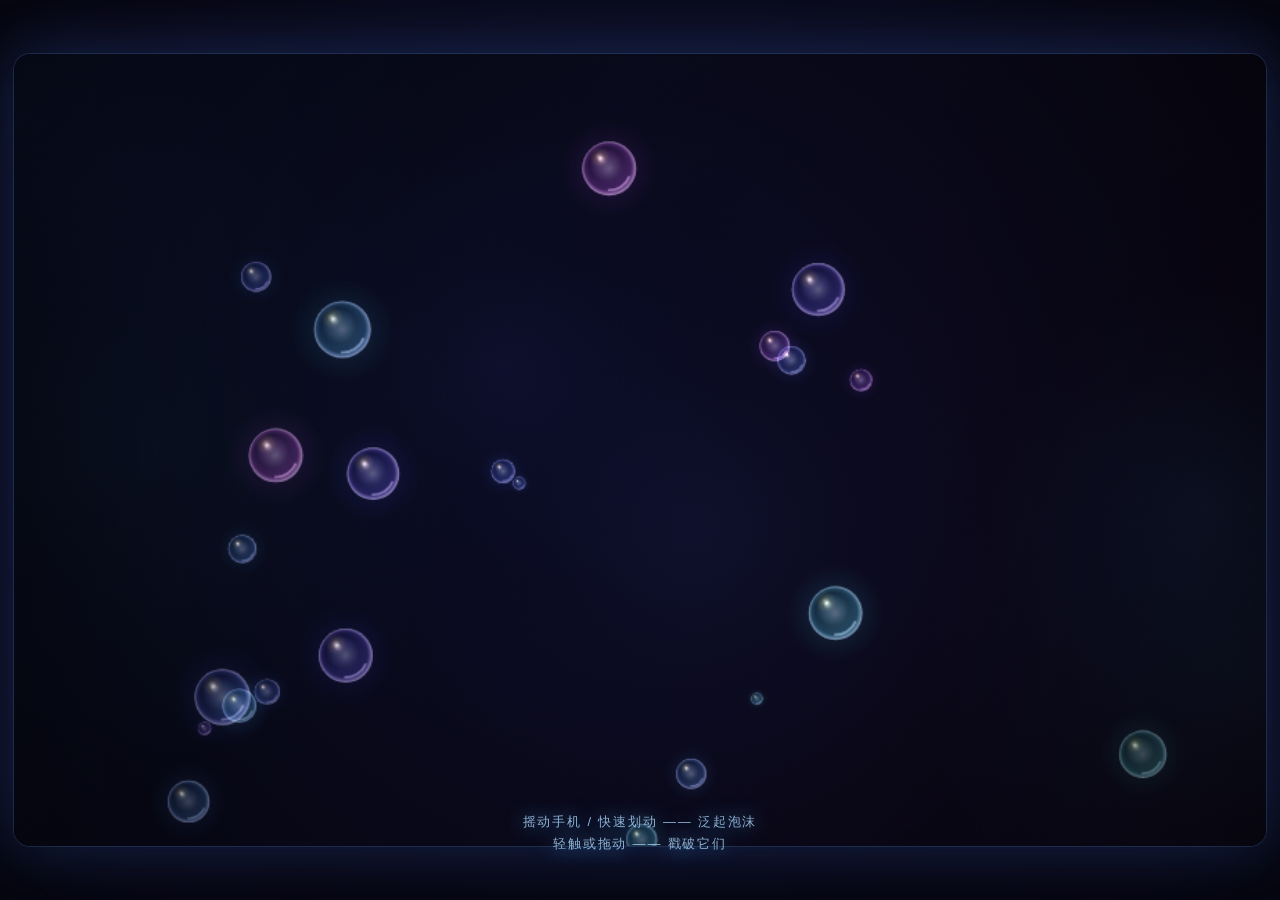
==== index.html @ d952fbac "Add files via upload" ====
<!DOCTYPE html>
<html lang="zh-CN">
<head>
<meta charset="utf-8">
<meta name="viewport" content="width=device-width, initial-scale=1.0, maximum-scale=1.0, user-scalable=no, viewport-fit=cover">
<meta name="theme-color" content="#05060d">
<title>泡沫 · Foam</title>
<style>
  * { margin:0; padding:0; box-sizing:border-box; }
  html, body {
    width:100%; height:100%;
    background: radial-gradient(circle at 50% 40%, #0b1024 0%, #05060d 70%);
    overflow: hidden;
    touch-action: none;
    -webkit-user-select: none; user-select: none;
    -webkit-tap-highlight-color: transparent;
    font-family: -apple-system, BlinkMacSystemFont, "PingFang SC", "Microsoft YaHei", sans-serif;
  }
  #stage {
    position: fixed; inset: 0;
    display: flex; align-items: center; justify-content: center;
  }
  #scene {
    display: block;
    border-radius: 16px;
    background: #06080f;
    box-shadow:
      0 0 0 1px rgba(120,190,255,.14),
      0 0 60px rgba(60,140,255,.22),
      0 0 150px rgba(120,80,255,.14),
      0 30px 80px rgba(0,0,0,.6);
    touch-action: none;
    cursor: crosshair;
  }
  #hint {
    position: fixed; left:50%; bottom: 5%;
    transform: translateX(-50%);
    color: rgba(175,218,255,.8);
    font-size: 13px; line-height: 1.7;
    letter-spacing: .14em;
    text-align: center;
    pointer-events: none;
    transition: opacity 1s ease;
    text-shadow: 0 0 20px rgba(90,180,255,.8);
    white-space: nowrap;
  }
  #hint.hide { opacity: 0; }
</style>
</head>
<body>
<div id="stage"><canvas id="scene"></canvas></div>
<div id="hint">摇动手机 / 快速划动 —— 泛起泡沫<br>轻触或拖动 —— 戳破它们</div>

<script>
(function () {
'use strict';

/* ============================================================
   基础设置  904 × 572
   ============================================================ */
const W = 904, H = 572;
const canvas = document.getElementById('scene');
const ctx = canvas.getContext('2d', { alpha: false });
const DPR = Math.min(window.devicePixelRatio || 1, 2);

canvas.width  = Math.round(W * DPR);
canvas.height = Math.round(H * DPR);
ctx.scale(DPR, DPR);

function fit() {
  const s = Math.min(
    (window.innerWidth  - 28) / W,
    (window.innerHeight - 28) / H
  );
  const scale = Math.max(0.28, Math.min(s, 1.85));
  canvas.style.width  = (W * scale) + 'px';
  canvas.style.height = (H * scale) + 'px';
}
window.addEventListener('resize', fit);
window.addEventListener('orientationchange', () => setTimeout(fit, 200));
fit();

const TAU   = Math.PI * 2;
const clamp = (v, a, b) => v < a ? a : (v > b ? b : v);
const rand  = (a, b) => a + Math.random() * (b - a);

/* ============================================================
   预渲染光点精灵（24 色相），大幅降低每帧渐变开销
   ============================================================ */
const SPRITES = [];
(function buildSprites() {
  const S = 64, STEPS = 24;
  for (let i = 0; i < STEPS; i++) {
    const hue = i * (360 / STEPS);
    const c = document.createElement('canvas');
    c.width = c.height = S;
    const g = c.getContext('2d');
    const grd = g.createRadialGradient(S/2, S/2, 0, S/2, S/2, S/2);
    grd.addColorStop(0.00, `hsla(${hue},100%,95%,1)`);
    grd.addColorStop(0.16, `hsla(${hue},100%,80%,0.72)`);
    grd.addColorStop(0.44, `hsla(${hue},100%,64%,0.24)`);
    grd.addColorStop(1.00, `hsla(${hue},100%,55%,0)`);
    g.fillStyle = grd;
    g.fillRect(0, 0, S, S);
    SPRITES.push(c);
  }
})();
function getSprite(hue) {
  let i = Math.floor(hue / 15) % 24;
  if (i < 0) i += 24;
  return SPRITES[i];
}
function drawSprite(hue, x, y, size, alpha) {
  if (alpha <= 0.004 || size <= 0.4) return;
  ctx.globalAlpha = alpha > 1 ? 1 : alpha;
  ctx.drawImage(getSprite(hue), x - size * 0.5, y - size * 0.5, size, size);
  ctx.globalAlpha = 1;
}

/* ============================================================
   背景 & 氛围光斑
   ============================================================ */
const bgGrad = ctx.createLinearGradient(0, 0, W, H);
bgGrad.addColorStop(0.00, '#070c1c');
bgGrad.addColorStop(0.45, '#0a0a1e');
bgGrad.addColorStop(1.00, '#0d0718');

const vignette = ctx.createRadialGradient(W*0.5, H*0.5, H*0.34, W*0.5, H*0.5, H*1.06);
vignette.addColorStop(0, 'rgba(0,0,0,0)');
vignette.addColorStop(1, 'rgba(0,0,0,0.62)');

const blobs = [];
for (let i = 0; i < 6; i++) {
  blobs.push({
    x: rand(0, W), y: rand(0, H),
    r: rand(150, 330),
    hue: rand(180, 320),
    vx: rand(-9, 9), vy: rand(-9, 9),
    a: rand(0.028, 0.07),
    ph: rand(0, TAU)
  });
}

/* ============================================================
   实体容器
   ============================================================ */
const bubbles   = [];
const particles = [];
const waves     = [];

let tilt       = { x: 0, y: 0 };
let tiltTarget = { x: 0, y: 0 };
let shakeAccum = 0;
let envTimer   = 0;
let elapsed    = 0;

/* ============================================================
   泡沫
   ============================================================ */
class Bubble {
  constructor(x, y, r) {
    this.x = x;
    this.y = y;
    this.r = r * 0.22;      // 初始很小，会“膨”起来
    this.tr = r;            // 目标半径
    this.vx = rand(-70, 70);
    this.vy = rand(-70, 70);
    this.life = 0;
    this.maxLife = rand(5, 13);
    this.hue = rand(175, 300);
    this.phase = rand(0, TAU);
    this.wobble = rand(0.6, 2.0);
    this.spin = rand(-0.6, 0.6);
    this.dead = false;
  }

  update(dt, gx, gy) {
    this.life += dt;
    if (this.life >= this.maxLife) { this.dead = true; return; }

    // 膨胀
    this.r += (this.tr - this.r) * Math.min(1, dt * 3.6);

    // 浮力（向上）
    this.vy -= 26 * dt;

    // 陀螺仪倾向 → 重力
    this.vx += gx * 300 * dt;
    this.vy += gy * 300 * dt;

    // 阻尼
    const damp = Math.exp(-1.15 * dt);
    this.vx *= damp;
    this.vy *= damp;

    // 左右摇曳
    this.x += Math.sin(this.life * 2.3 + this.phase) * this.wobble * 16 * dt;

    this.x += this.vx * dt;
    this.y += this.vy * dt;

    // 边界软化
    const m = 70;
    if (this.x < -m) { this.x = -m; this.vx *= -0.45; }
    if (this.x > W + m) { this.x = W + m; this.vx *= -0.45; }
    if (this.y < -140) { this.dead = true; }
    if (this.y > H + m) { this.y = H + m; this.vy *= -0.45; }
  }

  get alpha() {
    const t = this.life / this.maxLife;
    const fadeIn = Math.min(1, this.life * 3.2);
    let fadeOut = 1;
    if (t > 0.62) {
      const k = (t - 0.62) / 0.38;
      fadeOut = Math.max(0, 1 - k);
      fadeOut *= fadeOut;
    }
    return fadeIn * fadeOut;
  }

  get radius() {
    const t = this.life / this.maxLife;
    return t > 0.62 ? this.r * (1 - (t - 0.62) * 0.55) : this.r;
  }
}

/* ============================================================
   生成 / 戳破
   ============================================================ */
function spawnBubbles(n, ambient) {
  for (let i = 0; i < n; i++) {
    let x, y;
    if (ambient) {
      x = rand(W * 0.05, W * 0.95);
      y = rand(H * 0.55, H + 20);
    } else {
      x = rand(W * 0.04, W * 0.96);
      y = rand(H * 0.10, H * 0.98);
    }
    bubbles.push(new Bubble(x, y, rand(5, 27)));
  }
  if (bubbles.length > 220) bubbles.splice(0, bubbles.length - 220);
}

function burstBubble(b) {
  // 碎片粒子
  const n = clamp(Math.round(6 + b.r * 0.9), 6, 26);
  for (let i = 0; i < n; i++) {
    const a  = Math.random() * TAU;
    const sp = rand(50, 60 + b.r * 7.5);
    particles.push({
      x: b.x + Math.cos(a) * b.r * 0.55,
      y: b.y + Math.sin(a) * b.r * 0.55,
      vx: Math.cos(a) * sp,
      vy: Math.sin(a) * sp - 25,
      r: rand(1.2, 1.2 + b.r * 0.17),
      hue: b.hue + rand(-45, 45),
      life: 0,
      maxLife: rand(0.35, 0.95)
    });
  }
  // 中心闪光
  particles.push({
    x: b.x, y: b.y, vx: 0, vy: 0,
    r: b.r * 0.38, hue: b.hue,
    life: 0, maxLife: 0.28
  });
  // 冲击波
  waves.push({
    x: b.x, y: b.y,
    r0: b.r * 0.55, r1: b.r * 3.4,
    life: 0, maxLife: 0.48,
    hue: b.hue, w: 2.4
  });
}

function popAt(x, y, radius) {
  let hit = 0;
  for (let i = bubbles.length - 1; i >= 0; i--) {
    const b = bubbles[i];
    if (b.dead) continue;
    const d = Math.hypot(b.x - x, b.y - y);
    if (d < radius + b.r * 0.55) {
      burstBubble(b);
      bubbles.splice(i, 1);
      hit++;
    }
  }
  return hit;
}

/* ============================================================
   输入：指针
   ============================================================ */
const pointer = { x: -999, y: -999, down: false, inside: false };
let lastPX = 0, lastPY = 0, lastPT = performance.now();
const hintEl = document.getElementById('hint');
let hintHidden = false;

function hideHint() {
  if (hintHidden) return;
  hintHidden = true;
  hintEl.classList.add('hide');
  setTimeout(() => hintEl.remove(), 1200);
}

function toLocal(cx, cy) {
  const r = canvas.getBoundingClientRect();
  return {
    x: (cx - r.left) / r.width  * W,
    y: (cy - r.top)  / r.height * H
  };
}

canvas.addEventListener('pointerdown', (e) => {
  e.preventDefault();
  hideHint();
  enableMotion();

  try { canvas.setPointerCapture(e.pointerId); } catch (_) {}

  const p = toLocal(e.clientX, e.clientY);
  pointer.down = true;
  pointer.inside = true;
  pointer.x = p.x; pointer.y = p.y;
  lastPX = p.x; lastPY = p.y; lastPT = performance.now();

  popAt(p.x, p.y, 80);
  waves.push({
    x: p.x, y: p.y, r0: 4, r1: 96,
    life: 0, maxLife: 0.34, hue: 196, w: 2
  });
}, { passive: false });

canvas.addEventListener('pointermove', (e) => {
  const p = toLocal(e.clientX, e.clientY);
  const now = performance.now();
  const dtm = Math.max(8, now - lastPT);
  const v = Math.hypot(p.x - lastPX, p.y - lastPY) / dtm * 1000;

  pointer.x = p.x; pointer.y = p.y; pointer.inside = true;

  if (pointer.down) {
    popAt(p.x, p.y, 80);
  } else if (v > 720) {
    shakeAccum = Math.min(150, shakeAccum + Math.min(10, (v - 720) / 230));
    hideHint();
  }

  lastPX = p.x; lastPY = p.y; lastPT = now;
}, { passive: true });

canvas.addEventListener('pointerup',     () => { pointer.down = false; });
canvas.addEventListener('pointercancel', () => { pointer.down = false; });
canvas.addEventListener('pointerleave',  () => { pointer.inside = false; });

/* ============================================================
   输入：陀螺仪 / 加速度计
   ============================================================ */
let motionAttached = false;

function attachMotion() {
  if (motionAttached) return;
  motionAttached = true;
  window.addEventListener('devicemotion', onMotion, { passive: true });
  window.addEventListener('deviceorientation', onOrient, { passive: true });
}

function onMotion(e) {
  const a = e.accelerationIncludingGravity || e.acceleration;
  if (!a || a.x == null) return;
  const mag = Math.sqrt(a.x * a.x + a.y * a.y + a.z * a.z);
  const excess = Math.abs(mag - 9.81);
  if (excess > 2.2) {
    shakeAccum = Math.min(170, shakeAccum + (excess - 2.2) * 1.3);
  }
}

function onOrient(e) {
  if (e.gamma == null && e.beta == null) return;
  const gamma = e.gamma || 0;   // 左右倾斜
  const beta  = e.beta  || 0;   // 前后倾斜
  tiltTarget.x = clamp(gamma / 28, -1, 1);
  tiltTarget.y = clamp((beta - 90) / 45, -1, 1);
}

function enableMotion() {
  const needPerm =
    (typeof DeviceMotionEvent !== 'undefined' &&
     typeof DeviceMotionEvent.requestPermission === 'function') ||
    (typeof DeviceOrientationEvent !== 'undefined' &&
     typeof DeviceOrientationEvent.requestPermission === 'function');

  if (!needPerm) { attachMotion(); return; }

  const req = (Ctor) => (
    typeof Ctor !== 'undefined' && Ctor && typeof Ctor.requestPermission === 'function'
      ? Ctor.requestPermission().catch(() => {})
      : Promise.resolve()
  );

  Promise.all([req(window.DeviceMotionEvent), req(window.DeviceOrientationEvent)])
    .then(() => attachMotion())
    .catch(() => {});
}

// 非 iOS 环境直接挂载
if (!(typeof DeviceMotionEvent !== 'undefined' &&
      typeof DeviceMotionEvent.requestPermission === 'function')) {
  attachMotion();
}

/* ============================================================
   更新
   ============================================================ */
function update(dt) {
  elapsed += dt;

  // 倾斜平滑
  const k = Math.min(1, dt * 4.2);
  tilt.x += (tiltTarget.x - tilt.x) * k;
  tilt.y += (tiltTarget.y - tilt.y) * k;

  // 摇晃 → 泡沫
  const n = Math.min(11, Math.floor(shakeAccum * 0.30));
  if (n > 0) spawnBubbles(n, false);
  shakeAccum *= Math.exp(-5 * dt);
  if (shakeAccum < 0.02) shakeAccum = 0;

  // 环境自生（保持画面不空）
  envTimer -= dt;
  if (envTimer <= 0 && bubbles.length < 85) {
    envTimer = rand(0.55, 1.7);
    spawnBubbles(1, true);
  }

  // 泡沫
  for (let i = bubbles.length - 1; i >= 0; i--) {
    const b = bubbles[i];
    b.update(dt, tilt.x, tilt.y);
    if (b.dead) bubbles.splice(i, 1);
  }

  // 粒子
  for (let i = particles.length - 1; i >= 0; i--) {
    const p = particles[i];
    p.life += dt;
    if (p.life >= p.maxLife) { particles.splice(i, 1); continue; }
    p.vy += 95 * dt;
    const d = Math.exp(-1.6 * dt);
    p.vx *= d; p.vy *= d;
    p.x += p.vx * dt;
    p.y += p.vy * dt;
  }

  // 冲击波
  for (let i = waves.length - 1; i >= 0; i--) {
    const w = waves[i];
    w.life += dt;
    if (w.life >= w.maxLife) waves.splice(i, 1);
  }

  // 氛围光斑
  for (const b of blobs) {
    b.x += b.vx * dt;
    b.y += b.vy * dt;
    if (b.x < -b.r) b.x = W + b.r;
    if (b.x > W + b.r) b.x = -b.r;
    if (b.y < -b.r) b.y = H + b.r;
    if (b.y > H + b.r) b.y = -b.r;
    b.r += Math.sin(elapsed * 0.4 + b.ph) * 8 * dt;
  }
}

/* ============================================================
   绘制
   ============================================================ */
function drawBubble(b) {
  const a = b.alpha;
  if (a < 0.015) return;
  const r = b.radius;
  if (r < 0.7) return;

  const hue = b.hue;
  ctx.save();
  ctx.translate(b.x, b.y);

  // 外发光（精灵图，廉价）
  drawSprite(hue, 0, 0, r * 3.6, a * 0.30);

  // 主体渐变
  const g = ctx.createRadialGradient(-r * 0.32, -r * 0.36, r * 0.03, 0, 0, r);
  g.addColorStop(0.00, `hsla(${hue + 15},100%,98%,${0.42 * a})`);
  g.addColorStop(0.14, `hsla(${hue + 10},100%,86%,${0.10 * a})`);
  g.addColorStop(0.60, `hsla(${hue},95%,60%,${0.045 * a})`);
  g.addColorStop(0.85, `hsla(${hue},100%,72%,${0.17 * a})`);
  g.addColorStop(1.00, `hsla(${hue + 25},100%,92%,${0.58 * a})`);
  ctx.fillStyle = g;
  ctx.beginPath();
  ctx.arc(0, 0, r, 0, TAU);
  ctx.fill();

  // 高光点
  const hx = -r * 0.36, hy = -r * 0.42, hr = r * 0.30;
  drawSprite(45, hx, hy, hr * 2.6, a * 0.55);

  // 底部反光弧
  ctx.strokeStyle = `hsla(${hue + 40},100%,95%,${0.34 * a})`;
  ctx.lineWidth = Math.max(0.5, r * 0.085);
  ctx.beginPath();
  ctx.arc(0, 0, r * 0.80, Math.PI * 0.12, Math.PI * 0.52);
  ctx.stroke();

  ctx.restore();
}

function render() {
  /* --- 背景 --- */
  ctx.globalCompositeOperation = 'source-over';
  ctx.globalAlpha = 1;
  ctx.fillStyle = bgGrad;
  ctx.fillRect(0, 0, W, H);

  /* --- 氛围光斑 --- */
  ctx.globalCompositeOperation = 'lighter';
  for (const b of blobs) {
    const g = ctx.createRadialGradient(b.x, b.y, 0, b.x, b.y, b.r);
    g.addColorStop(0.0, `hsla(${b.hue},90%,62%,${b.a})`);
    g.addColorStop(0.5, `hsla(${b.hue},90%,56%,${b.a * 0.34})`);
    g.addColorStop(1.0, `hsla(${b.hue},90%,50%,0)`);
    ctx.fillStyle = g;
    ctx.fillRect(b.x - b.r, b.y - b.r, b.r * 2, b.r * 2);
  }

  /* --- 泡沫 --- */
  for (const b of bubbles) drawBubble(b);

  /* --- 粒子 --- */
  for (const p of particles) {
    const t = p.life / p.maxLife;
    const a = (1 - t) * (1 - t);
    if (a <= 0.01) continue;
    const size = p.r * 7 * (0.65 + 0.35 * (1 - t));
    drawSprite(p.hue, p.x, p.y, size, a * 0.85);
  }

  /* --- 冲击波 --- */
  for (const w of waves) {
    const t = w.life / w.maxLife;
    const ease = 1 - Math.pow(1 - t, 3);
    const r = w.r0 + (w.r1 - w.r0) * ease;
    const a = (1 - t) * (1 - t);
    ctx.strokeStyle = `hsla(${w.hue},100%,82%,${a * 0.62})`;
    ctx.lineWidth = Math.max(0.5, w.w * (1 - t));
    ctx.beginPath();
    ctx.arc(w.x, w.y, r, 0, TAU);
    ctx.stroke();
  }

  /* --- 指针光环 --- */
  if (pointer.inside && pointer.x > -500) {
    const px = pointer.x, py = pointer.y;
    const rr = 80;
    const pulse = 1 + Math.sin(elapsed * 5) * 0.05;
    const g = ctx.createRadialGradient(px, py, 0, px, py, rr * pulse);
    g.addColorStop(0.0, `rgba(150,225,255,${pointer.down ? 0.16 : 0.07})`);
    g.addColorStop(0.65, `rgba(130,200,255,${pointer.down ? 0.05 : 0.02})`);
    g.addColorStop(1.0, 'rgba(120,190,255,0)');
    ctx.fillStyle = g;
    ctx.beginPath();
    ctx.arc(px, py, rr * pulse, 0, TAU);
    ctx.fill();

    ctx.strokeStyle = `rgba(160,225,255,${pointer.down ? 0.30 : 0.14})`;
    ctx.lineWidth = 1;
    ctx.beginPath();
    ctx.arc(px, py, rr * pulse, 0, TAU);
    ctx.stroke();
  }

  /* --- 暗角 --- */
  ctx.globalCompositeOperation = 'source-over';
  ctx.globalAlpha = 1;
  ctx.fillStyle = vignette;
  ctx.fillRect(0, 0, W, H);
}

/* ============================================================
   主循环
   ============================================================ */
let lastT = performance.now();

function frame(now) {
  requestAnimationFrame(frame);
  let dt = (now - lastT) / 1000;
  lastT = now;
  if (dt > 0.05) dt = 0.05;
  if (dt < 0) dt = 0;

  update(dt);
  render();
}

// 开场先来一点泡沫
spawnBubbles(22, false);
requestAnimationFrame(frame);

})();
</script>
</body>
</html>
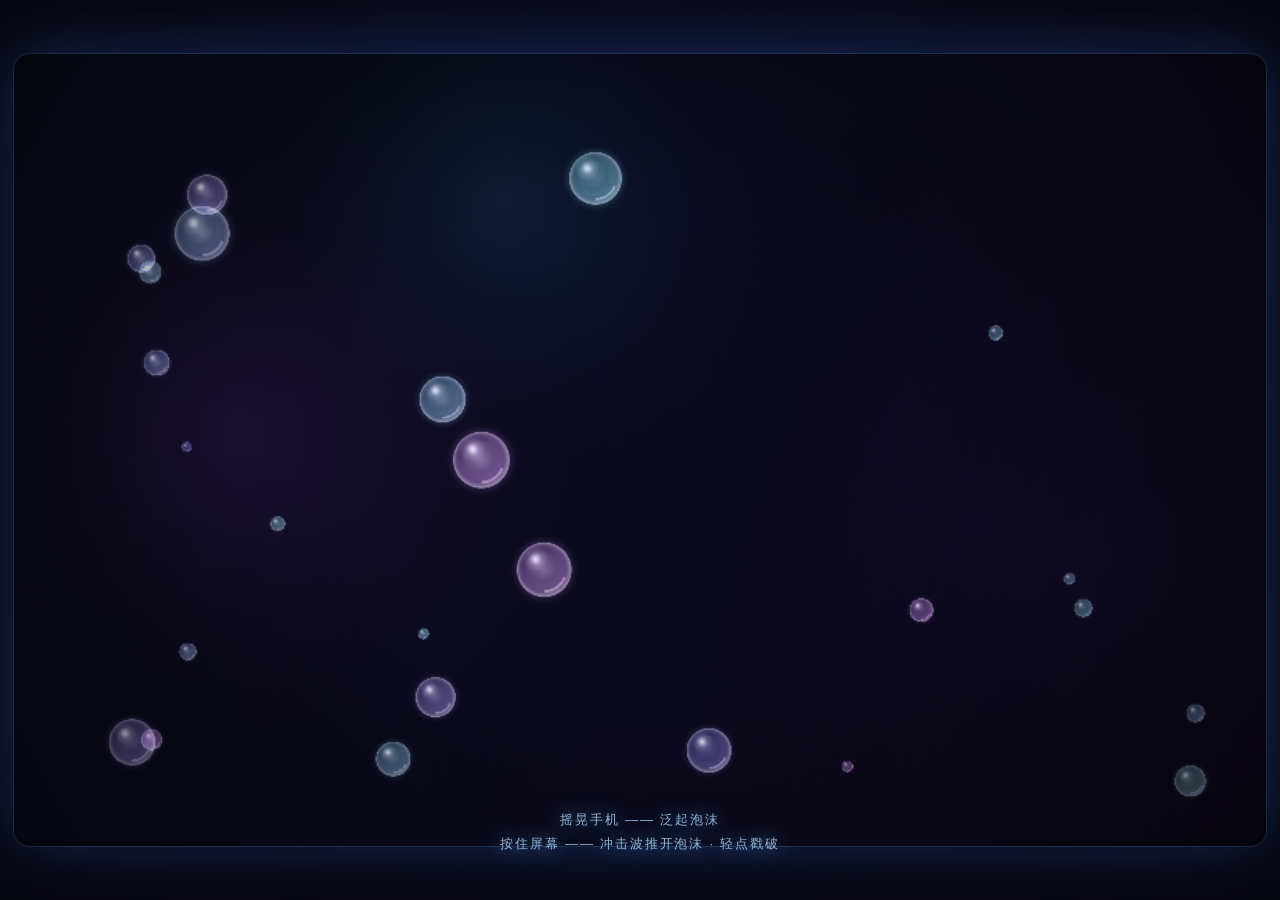
==== commit 63dfa9bf: "Add files via upload" ====
--- a/index.html
+++ b/index.html
@@ -16,10 +16,7 @@
     -webkit-tap-highlight-color: transparent;
     font-family: -apple-system, BlinkMacSystemFont, "PingFang SC", "Microsoft YaHei", sans-serif;
   }
-  #stage {
-    position: fixed; inset: 0;
-    display: flex; align-items: center; justify-content: center;
-  }
+  #stage { position: fixed; inset: 0; display: flex; align-items: center; justify-content: center; }
   #scene {
     display: block;
     border-radius: 16px;
@@ -35,12 +32,12 @@
   #hint {
     position: fixed; left:50%; bottom: 5%;
     transform: translateX(-50%);
-    color: rgba(175,218,255,.8);
-    font-size: 13px; line-height: 1.7;
+    color: rgba(175,218,255,.82);
+    font-size: 13px; line-height: 1.8;
     letter-spacing: .14em;
     text-align: center;
     pointer-events: none;
-    transition: opacity 1s ease;
+    transition: opacity 1.2s ease;
     text-shadow: 0 0 20px rgba(90,180,255,.8);
     white-space: nowrap;
   }
@@ -49,7 +46,7 @@
 </head>
 <body>
 <div id="stage"><canvas id="scene"></canvas></div>
-<div id="hint">摇动手机 / 快速划动 —— 泛起泡沫<br>轻触或拖动 —— 戳破它们</div>
+<div id="hint">摇晃手机 —— 泛起泡沫<br>按住屏幕 —— 冲击波推开泡沫 · 轻点戳破</div>
 
 <script>
 (function () {
@@ -85,29 +82,103 @@
 const rand  = (a, b) => a + Math.random() * (b - a);
 
 /* ============================================================
-   预渲染光点精灵（24 色相），大幅降低每帧渐变开销
-   ============================================================ */
-const SPRITES = [];
+   预渲染精灵
+   ============================================================ */
+const HUE_STEPS = 24;
+const SPRITES        = [];   // 光点（粒子/光晕）
+const BUBBLE_SPRITES = [];   // 气泡贴图
+const R_BUBBLE = 52;                       // 贴图内气泡半径
+const S_BUBBLE = 128;                      // 贴图边长
+const BUBBLE_K = S_BUBBLE / (R_BUBBLE * 2); // 绘制尺寸 = r * 2 * K
+
+let WHITE_SPRITE = null;
+
 (function buildSprites() {
-  const S = 64, STEPS = 24;
-  for (let i = 0; i < STEPS; i++) {
-    const hue = i * (360 / STEPS);
+  for (let i = 0; i < HUE_STEPS; i++) {
+    const hue = i * (360 / HUE_STEPS);
+
+    /* ---- 光点 ---- */
+    {
+      const S = 64;
+      const c = document.createElement('canvas');
+      c.width = c.height = S;
+      const g = c.getContext('2d');
+      const grd = g.createRadialGradient(S/2, S/2, 0, S/2, S/2, S/2);
+      grd.addColorStop(0.00, `hsla(${hue},100%,95%,1)`);
+      grd.addColorStop(0.16, `hsla(${hue},100%,80%,0.72)`);
+      grd.addColorStop(0.44, `hsla(${hue},100%,64%,0.24)`);
+      grd.addColorStop(1.00, `hsla(${hue},100%,55%,0)`);
+      g.fillStyle = grd;
+      g.fillRect(0, 0, S, S);
+      SPRITES.push(c);
+    }
+
+    /* ---- 气泡 ---- */
+    {
+      const c = document.createElement('canvas');
+      c.width = c.height = S_BUBBLE;
+      const g = c.getContext('2d');
+      const cx = S_BUBBLE / 2, cy = S_BUBBLE / 2, R = R_BUBBLE;
+
+      // 外发光
+      const glow = g.createRadialGradient(cx, cy, R * 0.62, cx, cy, S_BUBBLE * 0.5);
+      glow.addColorStop(0, `hsla(${hue},100%,80%,0.26)`);
+      glow.addColorStop(1, `hsla(${hue},100%,70%,0)`);
+      g.fillStyle = glow;
+      g.fillRect(0, 0, S_BUBBLE, S_BUBBLE);
+
+      // 皂膜主体
+      const bg = g.createRadialGradient(cx - R*0.30, cy - R*0.34, R*0.02, cx, cy, R);
+      bg.addColorStop(0.00, `hsla(${hue + 20},100%,99%,0.22)`);
+      bg.addColorStop(0.18, `hsla(${hue + 10},100%,93%,0.07)`);
+      bg.addColorStop(0.58, `hsla(${hue},100%,72%,0.045)`);
+      bg.addColorStop(0.86, `hsla(${hue + 12},100%,90%,0.20)`);
+      bg.addColorStop(1.00, `hsla(${hue + 28},100%,98%,0.52)`);
+      g.fillStyle = bg;
+      g.beginPath(); g.arc(cx, cy, R, 0, TAU); g.fill();
+
+      // 高光
+      const hl = g.createRadialGradient(
+        cx - R*0.32, cy - R*0.40, 0,
+        cx - R*0.32, cy - R*0.40, R*0.48
+      );
+      hl.addColorStop(0.0, 'rgba(255,255,255,0.72)');
+      hl.addColorStop(0.5, 'rgba(255,255,255,0.16)');
+      hl.addColorStop(1.0, 'rgba(255,255,255,0)');
+      g.fillStyle = hl;
+      g.beginPath(); g.arc(cx - R*0.32, cy - R*0.40, R*0.48, 0, TAU); g.fill();
+
+      // 底部反光弧
+      g.strokeStyle = `hsla(${hue + 45},100%,96%,0.38)`;
+      g.lineWidth = R * 0.09;
+      g.beginPath();
+      g.arc(cx, cy, R * 0.79, Math.PI * 0.12, Math.PI * 0.50);
+      g.stroke();
+
+      BUBBLE_SPRITES.push(c);
+    }
+  }
+
+  /* ---- 纯白发光（用于密集区域“发白”） ---- */
+  {
+    const S = 128;
     const c = document.createElement('canvas');
     c.width = c.height = S;
     const g = c.getContext('2d');
     const grd = g.createRadialGradient(S/2, S/2, 0, S/2, S/2, S/2);
-    grd.addColorStop(0.00, `hsla(${hue},100%,95%,1)`);
-    grd.addColorStop(0.16, `hsla(${hue},100%,80%,0.72)`);
-    grd.addColorStop(0.44, `hsla(${hue},100%,64%,0.24)`);
-    grd.addColorStop(1.00, `hsla(${hue},100%,55%,0)`);
+    grd.addColorStop(0.00, 'rgba(255,255,255,0.95)');
+    grd.addColorStop(0.30, 'rgba(255,255,255,0.42)');
+    grd.addColorStop(0.62, 'rgba(225,240,255,0.14)');
+    grd.addColorStop(1.00, 'rgba(200,225,255,0)');
     g.fillStyle = grd;
     g.fillRect(0, 0, S, S);
-    SPRITES.push(c);
+    WHITE_SPRITE = c;
   }
 })();
+
 function getSprite(hue) {
-  let i = Math.floor(hue / 15) % 24;
-  if (i < 0) i += 24;
+  let i = (hue / 15) | 0;
+  i %= HUE_STEPS; if (i < 0) i += HUE_STEPS;
   return SPRITES[i];
 }
 function drawSprite(hue, x, y, size, alpha) {
@@ -142,6 +213,42 @@
 }
 
 /* ============================================================
+   密度网格（大量泡沫 → 发白）
+   ============================================================ */
+const CELL = 56;
+const GW = Math.ceil(W / CELL) + 1;
+const GH = Math.ceil(H / CELL) + 1;
+const densGrid = new Float32Array(GW * GH);
+
+function updateDensity() {
+  densGrid.fill(0);
+  for (let i = 0; i < bubbles.length; i++) {
+    const b = bubbles[i];
+    if (b.dead) continue;
+    const cx = (b.x / CELL) | 0;
+    const cy = (b.y / CELL) | 0;
+    if (cx < 0 || cx >= GW || cy < 0 || cy >= GH) continue;
+    densGrid[cy * GW + cx] += 0.35 + b.r * 0.055;
+  }
+}
+
+function densityAt(x, y) {
+  const cx = clamp((x / CELL) | 0, 0, GW - 1);
+  const cy = clamp((y / CELL) | 0, 0, GH - 1);
+  let s = 0;
+  for (let dy = -1; dy <= 1; dy++) {
+    const ny = cy + dy;
+    if (ny < 0 || ny >= GH) continue;
+    for (let dx = -1; dx <= 1; dx++) {
+      const nx = cx + dx;
+      if (nx < 0 || nx >= GW) continue;
+      s += densGrid[ny * GW + nx];
+    }
+  }
+  return s;
+}
+
+/* ============================================================
    实体容器
    ============================================================ */
 const bubbles   = [];
@@ -150,7 +257,7 @@
 
 let tilt       = { x: 0, y: 0 };
 let tiltTarget = { x: 0, y: 0 };
-let shakeAccum = 0;
+let shakePool  = 0;          // 摇晃能量池
 let envTimer   = 0;
 let elapsed    = 0;
 
@@ -161,58 +268,65 @@
   constructor(x, y, r) {
     this.x = x;
     this.y = y;
-    this.r = r * 0.22;      // 初始很小，会“膨”起来
-    this.tr = r;            // 目标半径
-    this.vx = rand(-70, 70);
-    this.vy = rand(-70, 70);
+    this.r = r * 0.22;                 // 初始小 → 逐渐膨胀
+    this.tr = r;                       // 目标半径
+    this.vx = rand(-60, 60);
+    this.vy = rand(-60, 60);
     this.life = 0;
-    this.maxLife = rand(5, 13);
-    this.hue = rand(175, 300);
+
+    // 小泡泡寿命短，容易破
+    this.maxLife = clamp(1.6 + r * 0.68, 2.2, 17) * rand(0.72, 1.28);
+
+    this.hue = rand(178, 300);
     this.phase = rand(0, TAU);
     this.wobble = rand(0.6, 2.0);
-    this.spin = rand(-0.6, 0.6);
     this.dead = false;
+    this.dieNatural = false;
   }
 
   update(dt, gx, gy) {
     this.life += dt;
-    if (this.life >= this.maxLife) { this.dead = true; return; }
+    if (this.life >= this.maxLife) {
+      this.dead = true;
+      this.dieNatural = true;
+      return;
+    }
 
     // 膨胀
     this.r += (this.tr - this.r) * Math.min(1, dt * 3.6);
 
-    // 浮力（向上）
-    this.vy -= 26 * dt;
-
-    // 陀螺仪倾向 → 重力
+    // 浮力
+    this.vy -= 24 * dt;
+
+    // 陀螺仪重力
     this.vx += gx * 300 * dt;
     this.vy += gy * 300 * dt;
 
+    // 摇曳
+    this.x += Math.sin(this.life * 2.3 + this.phase) * this.wobble * 15 * dt;
+
     // 阻尼
-    const damp = Math.exp(-1.15 * dt);
+    const damp = Math.exp(-1.05 * dt);
     this.vx *= damp;
     this.vy *= damp;
 
-    // 左右摇曳
-    this.x += Math.sin(this.life * 2.3 + this.phase) * this.wobble * 16 * dt;
-
     this.x += this.vx * dt;
     this.y += this.vy * dt;
 
-    // 边界软化
-    const m = 70;
-    if (this.x < -m) { this.x = -m; this.vx *= -0.45; }
-    if (this.x > W + m) { this.x = W + m; this.vx *= -0.45; }
-    if (this.y < -140) { this.dead = true; }
-    if (this.y > H + m) { this.y = H + m; this.vy *= -0.45; }
+    /* --- 边界：绝不逾越 --- */
+    const pad = this.r * 0.9;
+    if (this.x < pad)            { this.x = pad;            this.vx = Math.abs(this.vx) * 0.45; }
+    if (this.x > W - pad)        { this.x = W - pad;        this.vx = -Math.abs(this.vx) * 0.45; }
+    if (this.y < pad)            { this.y = pad;            this.vy = Math.abs(this.vy) * 0.45; }
+    if (this.y > H - pad)        { this.y = H - pad;        this.vy = -Math.abs(this.vy) * 0.45; }
   }
 
   get alpha() {
     const t = this.life / this.maxLife;
-    const fadeIn = Math.min(1, this.life * 3.2);
+    const fadeIn = Math.min(1, this.life * 3.4);
     let fadeOut = 1;
-    if (t > 0.62) {
-      const k = (t - 0.62) / 0.38;
+    if (t > 0.60) {
+      const k = (t - 0.60) / 0.40;
       fadeOut = Math.max(0, 1 - k);
       fadeOut *= fadeOut;
     }
@@ -221,68 +335,72 @@
 
   get radius() {
     const t = this.life / this.maxLife;
-    return t > 0.62 ? this.r * (1 - (t - 0.62) * 0.55) : this.r;
-  }
-}
-
-/* ============================================================
-   生成 / 戳破
+    return t > 0.60 ? this.r * (1 - (t - 0.60) * 0.50) : this.r;
+  }
+}
+
+/* ============================================================
+   生成 / 破裂
    ============================================================ */
 function spawnBubbles(n, ambient) {
   for (let i = 0; i < n; i++) {
-    let x, y;
+    let x, y, r;
     if (ambient) {
+      x = rand(W * 0.06, W * 0.94);
+      y = H - rand(12, 70);
+      r = rand(5, 15);
+    } else {
       x = rand(W * 0.05, W * 0.95);
-      y = rand(H * 0.55, H + 20);
-    } else {
-      x = rand(W * 0.04, W * 0.96);
-      y = rand(H * 0.10, H * 0.98);
-    }
-    bubbles.push(new Bubble(x, y, rand(5, 27)));
-  }
-  if (bubbles.length > 220) bubbles.splice(0, bubbles.length - 220);
-}
-
-function burstBubble(b) {
-  // 碎片粒子
-  const n = clamp(Math.round(6 + b.r * 0.9), 6, 26);
+      y = rand(H * 0.15, H * 0.95);
+      r = rand(4, 26);
+    }
+    bubbles.push(new Bubble(x, y, r));
+  }
+  if (bubbles.length > 240) bubbles.splice(0, bubbles.length - 240);
+}
+
+function burstBubble(b, scale) {
+  scale = scale || 1;
+
+  const n = clamp(Math.round((5 + b.r * 0.85) * scale), 3, 24);
   for (let i = 0; i < n; i++) {
     const a  = Math.random() * TAU;
-    const sp = rand(50, 60 + b.r * 7.5);
+    const sp = rand(45, 50 + b.r * 7.5);
     particles.push({
-      x: b.x + Math.cos(a) * b.r * 0.55,
-      y: b.y + Math.sin(a) * b.r * 0.55,
+      x: b.x + Math.cos(a) * b.r * 0.5,
+      y: b.y + Math.sin(a) * b.r * 0.5,
       vx: Math.cos(a) * sp,
-      vy: Math.sin(a) * sp - 25,
-      r: rand(1.2, 1.2 + b.r * 0.17),
+      vy: Math.sin(a) * sp - 22,
+      r: rand(1.0, 1.0 + b.r * 0.16),
       hue: b.hue + rand(-45, 45),
       life: 0,
-      maxLife: rand(0.35, 0.95)
+      maxLife: rand(0.32, 0.9)
     });
   }
-  // 中心闪光
+
   particles.push({
     x: b.x, y: b.y, vx: 0, vy: 0,
-    r: b.r * 0.38, hue: b.hue,
-    life: 0, maxLife: 0.28
+    r: b.r * 0.36, hue: b.hue,
+    life: 0, maxLife: 0.26
   });
-  // 冲击波
+
   waves.push({
     x: b.x, y: b.y,
-    r0: b.r * 0.55, r1: b.r * 3.4,
-    life: 0, maxLife: 0.48,
-    hue: b.hue, w: 2.4
+    r0: b.r * 0.5, r1: b.r * (3.0 + scale * 0.8),
+    life: 0, maxLife: 0.44 * (0.8 + scale * 0.4),
+    hue: b.hue, w: 2.2 * scale
   });
 }
 
+/* 戳破手指附近的泡泡 */
 function popAt(x, y, radius) {
   let hit = 0;
   for (let i = bubbles.length - 1; i >= 0; i--) {
     const b = bubbles[i];
     if (b.dead) continue;
     const d = Math.hypot(b.x - x, b.y - y);
-    if (d < radius + b.r * 0.55) {
-      burstBubble(b);
+    if (d < radius + b.r * 0.35) {
+      burstBubble(b, 1);
       bubbles.splice(i, 1);
       hit++;
     }
@@ -290,19 +408,42 @@
   return hit;
 }
 
+/* 冲击波：推开周围泡泡 */
+function shockwave(x, y, radius, power) {
+  for (let i = 0; i < bubbles.length; i++) {
+    const b = bubbles[i];
+    if (b.dead) continue;
+    const dx = b.x - x, dy = b.y - y;
+    const d2 = dx*dx + dy*dy;
+    if (d2 > radius * radius) continue;
+    const d = Math.sqrt(d2);
+    if (d < 0.6) {
+      // 正中心：随机方向弹开
+      const a = Math.random() * TAU;
+      b.vx += Math.cos(a) * power;
+      b.vy += Math.sin(a) * power;
+      continue;
+    }
+    const f = 1 - d / radius;
+    const imp = power * f * f;
+    b.vx += (dx / d) * imp;
+    b.vy += (dy / d) * imp;
+  }
+}
+
 /* ============================================================
    输入：指针
    ============================================================ */
 const pointer = { x: -999, y: -999, down: false, inside: false };
-let lastPX = 0, lastPY = 0, lastPT = performance.now();
+let lastPX = 0, lastPY = 0, lastPT = 0;
+
 const hintEl = document.getElementById('hint');
 let hintHidden = false;
-
 function hideHint() {
   if (hintHidden) return;
   hintHidden = true;
   hintEl.classList.add('hide');
-  setTimeout(() => hintEl.remove(), 1200);
+  setTimeout(() => { if (hintEl.parentNode) hintEl.remove(); }, 1400);
 }
 
 function toLocal(cx, cy) {
@@ -326,29 +467,36 @@
   pointer.x = p.x; pointer.y = p.y;
   lastPX = p.x; lastPY = p.y; lastPT = performance.now();
 
-  popAt(p.x, p.y, 80);
+  // 1) 指尖正下方戳破
+  popAt(p.x, p.y, 34);
+
+  // 2) 冲击波推开周围
+  shockwave(p.x, p.y, 200, 760);
   waves.push({
-    x: p.x, y: p.y, r0: 4, r1: 96,
-    life: 0, maxLife: 0.34, hue: 196, w: 2
+    x: p.x, y: p.y,
+    r0: 6, r1: 230,
+    life: 0, maxLife: 0.55,
+    hue: 200, w: 3.0
   });
+  waves.push({
+    x: p.x, y: p.y,
+    r0: 2, r1: 120,
+    life: 0, maxLife: 0.35,
+    hue: 210, w: 2.0
+  });
+
 }, { passive: false });
 
 canvas.addEventListener('pointermove', (e) => {
   const p = toLocal(e.clientX, e.clientY);
-  const now = performance.now();
-  const dtm = Math.max(8, now - lastPT);
-  const v = Math.hypot(p.x - lastPX, p.y - lastPY) / dtm * 1000;
-
   pointer.x = p.x; pointer.y = p.y; pointer.inside = true;
 
   if (pointer.down) {
-    popAt(p.x, p.y, 80);
-  } else if (v > 720) {
-    shakeAccum = Math.min(150, shakeAccum + Math.min(10, (v - 720) / 230));
-    hideHint();
-  }
-
-  lastPX = p.x; lastPY = p.y; lastPT = now;
+    const moved = Math.hypot(p.x - lastPX, p.y - lastPY);
+    if (moved > 2.5) popAt(p.x, p.y, 40);
+  }
+
+  lastPX = p.x; lastPY = p.y; lastPT = performance.now();
 }, { passive: true });
 
 canvas.addEventListener('pointerup',     () => { pointer.down = false; });
@@ -356,9 +504,11 @@
 canvas.addEventListener('pointerleave',  () => { pointer.inside = false; });
 
 /* ============================================================
-   输入：陀螺仪 / 加速度计
+   输入：陀螺仪 / 运动（只负责摇晃，不理会手指滑动）
    ============================================================ */
 let motionAttached = false;
+let lastG = null;
+let lastMotionT = 0;
 
 function attachMotion() {
   if (motionAttached) return;
@@ -368,21 +518,71 @@
 }
 
 function onMotion(e) {
-  const a = e.accelerationIncludingGravity || e.acceleration;
-  if (!a || a.x == null) return;
-  const mag = Math.sqrt(a.x * a.x + a.y * a.y + a.z * a.z);
-  const excess = Math.abs(mag - 9.81);
-  if (excess > 2.2) {
-    shakeAccum = Math.min(170, shakeAccum + (excess - 2.2) * 1.3);
-  }
-}
+  const now = performance.now();
+  const dt  = Math.max(0.008, (now - lastMotionT) / 1000);
+  lastMotionT = now;
+
+  let intensity = 0;
+
+  // 优先使用不含重力的线性加速度
+  const a = e.acceleration;
+  const useLinear = a && (a.x !== null || a.y !== null || a.z !== null) &&
+                    (Math.abs(a.x || 0) + Math.abs(a.y || 0) + Math.abs(a.z || 0)) > 0.001;
+
+  if (useLinear) {
+    intensity = Math.hypot(a.x || 0, a.y || 0, a.z || 0);
+  } else {
+    // 退化：用重力向量差分，抵消重力常量影响
+    const g = e.accelerationIncludingGravity;
+    if (!g || g.x === null) return;
+    if (lastG) {
+      const dx = g.x - lastG.x, dy = g.y - lastG.y, dz = g.z - lastG.z;
+      intensity = Math.hypot(dx, dy, dz) / dt * 0.32;
+    }
+    lastG = { x: g.x, y: g.y, z: g.z };
+  }
+
+  // 阈值 + 能量注入
+  const over = intensity - 3.0;
+  if (over > 0) {
+    shakePool = Math.min(34, shakePool + over * 0.10);
+  }
+}
+
+/* 倾斜（陀螺仪倾向） */
+let orientBase = null;
 
 function onOrient(e) {
   if (e.gamma == null && e.beta == null) return;
-  const gamma = e.gamma || 0;   // 左右倾斜
-  const beta  = e.beta  || 0;   // 前后倾斜
-  tiltTarget.x = clamp(gamma / 28, -1, 1);
-  tiltTarget.y = clamp((beta - 90) / 45, -1, 1);
+
+  const gamma = e.gamma || 0;   // 左右
+  const beta  = e.beta  || 0;   // 前后
+
+  if (!orientBase) orientBase = { gamma, beta };
+
+  // 极缓慢基线自适应，抵消长时间漂移
+  orientBase.gamma += (gamma - orientBase.gamma) * 0.0005;
+  orientBase.beta  += (beta  - orientBase.beta ) * 0.0005;
+
+  const dg = gamma - orientBase.gamma;
+  const db = beta  - orientBase.beta;
+
+  // 屏幕方向补偿
+  let ang = 0;
+  if (screen.orientation && typeof screen.orientation.angle === 'number') {
+    ang = screen.orientation.angle;
+  } else if (typeof window.orientation === 'number') {
+    ang = window.orientation;
+  }
+
+  let tx, ty;
+  if (ang === 90)                        { tx =  db; ty = -dg; }
+  else if (ang === -90 || ang === 270)   { tx = -db; ty =  dg; }
+  else if (ang === 180)                  { tx = -dg; ty = -db; }
+  else                                   { tx =  dg; ty =  db; }
+
+  tiltTarget.x = clamp(tx / 22, -1, 1);
+  tiltTarget.y = clamp(ty / 22, -1, 1);
 }
 
 function enableMotion() {
@@ -395,7 +595,7 @@
   if (!needPerm) { attachMotion(); return; }
 
   const req = (Ctor) => (
-    typeof Ctor !== 'undefined' && Ctor && typeof Ctor.requestPermission === 'function'
+    Ctor && typeof Ctor.requestPermission === 'function'
       ? Ctor.requestPermission().catch(() => {})
       : Promise.resolve()
   );
@@ -405,7 +605,6 @@
     .catch(() => {});
 }
 
-// 非 iOS 环境直接挂载
 if (!(typeof DeviceMotionEvent !== 'undefined' &&
       typeof DeviceMotionEvent.requestPermission === 'function')) {
   attachMotion();
@@ -417,32 +616,58 @@
 function update(dt) {
   elapsed += dt;
 
-  // 倾斜平滑
-  const k = Math.min(1, dt * 4.2);
+  /* --- 倾斜平滑 --- */
+  const k = Math.min(1, dt * 4.0);
   tilt.x += (tiltTarget.x - tilt.x) * k;
   tilt.y += (tiltTarget.y - tilt.y) * k;
 
-  // 摇晃 → 泡沫
-  const n = Math.min(11, Math.floor(shakeAccum * 0.30));
-  if (n > 0) spawnBubbles(n, false);
-  shakeAccum *= Math.exp(-5 * dt);
-  if (shakeAccum < 0.02) shakeAccum = 0;
-
-  // 环境自生（保持画面不空）
+  /* --- 摇晃 → 泡沫 --- */
+  if (shakePool > 0.6) {
+    const n = Math.min(6, Math.floor(shakePool));
+    if (n > 0) {
+      spawnBubbles(n, false);
+      shakePool -= n;
+    }
+  }
+  shakePool *= Math.exp(-3.4 * dt);
+  if (shakePool < 0.01) shakePool = 0;
+
+  /* --- 环境自生 --- */
   envTimer -= dt;
-  if (envTimer <= 0 && bubbles.length < 85) {
-    envTimer = rand(0.55, 1.7);
+  if (envTimer <= 0 && bubbles.length < 70) {
+    envTimer = rand(0.45, 1.5);
     spawnBubbles(1, true);
   }
 
-  // 泡沫
+  /* --- 手指持续推力（按住时把泡泡推开） --- */
+  if (pointer.down && pointer.inside) {
+    const R = 130, R2 = R * R;
+    for (let i = 0; i < bubbles.length; i++) {
+      const b = bubbles[i];
+      if (b.dead) continue;
+      const dx = b.x - pointer.x, dy = b.y - pointer.y;
+      const d2 = dx*dx + dy*dy;
+      if (d2 < R2 && d2 > 1) {
+        const d = Math.sqrt(d2);
+        const f = 1 - d / R;
+        const push = 980 * f * f * dt;
+        b.vx += (dx / d) * push;
+        b.vy += (dy / d) * push;
+      }
+    }
+  }
+
+  /* --- 泡沫 --- */
   for (let i = bubbles.length - 1; i >= 0; i--) {
     const b = bubbles[i];
     b.update(dt, tilt.x, tilt.y);
-    if (b.dead) bubbles.splice(i, 1);
-  }
-
-  // 粒子
+    if (b.dead) {
+      if (b.dieNatural) burstBubble(b, 0.55);   // 自然破裂特效
+      bubbles.splice(i, 1);
+    }
+  }
+
+  /* --- 粒子 --- */
   for (let i = particles.length - 1; i >= 0; i--) {
     const p = particles[i];
     p.life += dt;
@@ -454,14 +679,14 @@
     p.y += p.vy * dt;
   }
 
-  // 冲击波
+  /* --- 冲击波 --- */
   for (let i = waves.length - 1; i >= 0; i--) {
     const w = waves[i];
     w.life += dt;
     if (w.life >= w.maxLife) waves.splice(i, 1);
   }
 
-  // 氛围光斑
+  /* --- 氛围光斑 --- */
   for (const b of blobs) {
     b.x += b.vx * dt;
     b.y += b.vy * dt;
@@ -471,6 +696,8 @@
     if (b.y > H + b.r) b.y = -b.r;
     b.r += Math.sin(elapsed * 0.4 + b.ph) * 8 * dt;
   }
+
+  updateDensity();
 }
 
 /* ============================================================
@@ -478,41 +705,29 @@
    ============================================================ */
 function drawBubble(b) {
   const a = b.alpha;
-  if (a < 0.015) return;
+  if (a < 0.012) return;
   const r = b.radius;
-  if (r < 0.7) return;
-
-  const hue = b.hue;
-  ctx.save();
-  ctx.translate(b.x, b.y);
-
-  // 外发光（精灵图，廉价）
-  drawSprite(hue, 0, 0, r * 3.6, a * 0.30);
-
-  // 主体渐变
-  const g = ctx.createRadialGradient(-r * 0.32, -r * 0.36, r * 0.03, 0, 0, r);
-  g.addColorStop(0.00, `hsla(${hue + 15},100%,98%,${0.42 * a})`);
-  g.addColorStop(0.14, `hsla(${hue + 10},100%,86%,${0.10 * a})`);
-  g.addColorStop(0.60, `hsla(${hue},95%,60%,${0.045 * a})`);
-  g.addColorStop(0.85, `hsla(${hue},100%,72%,${0.17 * a})`);
-  g.addColorStop(1.00, `hsla(${hue + 25},100%,92%,${0.58 * a})`);
-  ctx.fillStyle = g;
-  ctx.beginPath();
-  ctx.arc(0, 0, r, 0, TAU);
-  ctx.fill();
-
-  // 高光点
-  const hx = -r * 0.36, hy = -r * 0.42, hr = r * 0.30;
-  drawSprite(45, hx, hy, hr * 2.6, a * 0.55);
-
-  // 底部反光弧
-  ctx.strokeStyle = `hsla(${hue + 40},100%,95%,${0.34 * a})`;
-  ctx.lineWidth = Math.max(0.5, r * 0.085);
-  ctx.beginPath();
-  ctx.arc(0, 0, r * 0.80, Math.PI * 0.12, Math.PI * 0.52);
-  ctx.stroke();
-
-  ctx.restore();
+  if (r < 0.6) return;
+
+  const size = r * 2 * BUBBLE_K;
+
+  // 色相索引
+  let idx = (b.hue / 15) | 0;
+  idx %= HUE_STEPS; if (idx < 0) idx += HUE_STEPS;
+
+  ctx.globalAlpha = a;
+  ctx.drawImage(BUBBLE_SPRITES[idx], b.x - size * 0.5, b.y - size * 0.5, size, size);
+  ctx.globalAlpha = 1;
+
+  // 密集区域叠加白色 → 大量气泡发白
+  const d = densityAt(b.x, b.y);
+  const w = Math.min(0.75, d * 0.05);
+  if (w > 0.02) {
+    const ws = size * (1.0 + w * 0.35);
+    ctx.globalAlpha = Math.min(1, a * w * 1.05);
+    ctx.drawImage(WHITE_SPRITE, b.x - ws * 0.5, b.y - ws * 0.5, ws, ws);
+    ctx.globalAlpha = 1;
+  }
 }
 
 function render() {
@@ -534,7 +749,7 @@
   }
 
   /* --- 泡沫 --- */
-  for (const b of bubbles) drawBubble(b);
+  for (let i = 0; i < bubbles.length; i++) drawBubble(bubbles[i]);
 
   /* --- 粒子 --- */
   for (const p of particles) {
@@ -551,7 +766,7 @@
     const ease = 1 - Math.pow(1 - t, 3);
     const r = w.r0 + (w.r1 - w.r0) * ease;
     const a = (1 - t) * (1 - t);
-    ctx.strokeStyle = `hsla(${w.hue},100%,82%,${a * 0.62})`;
+    ctx.strokeStyle = `hsla(${w.hue},100%,84%,${a * 0.65})`;
     ctx.lineWidth = Math.max(0.5, w.w * (1 - t));
     ctx.beginPath();
     ctx.arc(w.x, w.y, r, 0, TAU);
@@ -561,10 +776,10 @@
   /* --- 指针光环 --- */
   if (pointer.inside && pointer.x > -500) {
     const px = pointer.x, py = pointer.y;
-    const rr = 80;
+    const rr = pointer.down ? 130 : 80;
     const pulse = 1 + Math.sin(elapsed * 5) * 0.05;
     const g = ctx.createRadialGradient(px, py, 0, px, py, rr * pulse);
-    g.addColorStop(0.0, `rgba(150,225,255,${pointer.down ? 0.16 : 0.07})`);
+    g.addColorStop(0.0, `rgba(150,225,255,${pointer.down ? 0.18 : 0.07})`);
     g.addColorStop(0.65, `rgba(130,200,255,${pointer.down ? 0.05 : 0.02})`);
     g.addColorStop(1.0, 'rgba(120,190,255,0)');
     ctx.fillStyle = g;
@@ -572,7 +787,7 @@
     ctx.arc(px, py, rr * pulse, 0, TAU);
     ctx.fill();
 
-    ctx.strokeStyle = `rgba(160,225,255,${pointer.down ? 0.30 : 0.14})`;
+    ctx.strokeStyle = `rgba(160,225,255,${pointer.down ? 0.30 : 0.13})`;
     ctx.lineWidth = 1;
     ctx.beginPath();
     ctx.arc(px, py, rr * pulse, 0, TAU);
@@ -602,8 +817,9 @@
   render();
 }
 
-// 开场先来一点泡沫
-spawnBubbles(22, false);
+// 开场泡沫
+spawnBubbles(24, false);
+updateDensity();
 requestAnimationFrame(frame);
 
 })();
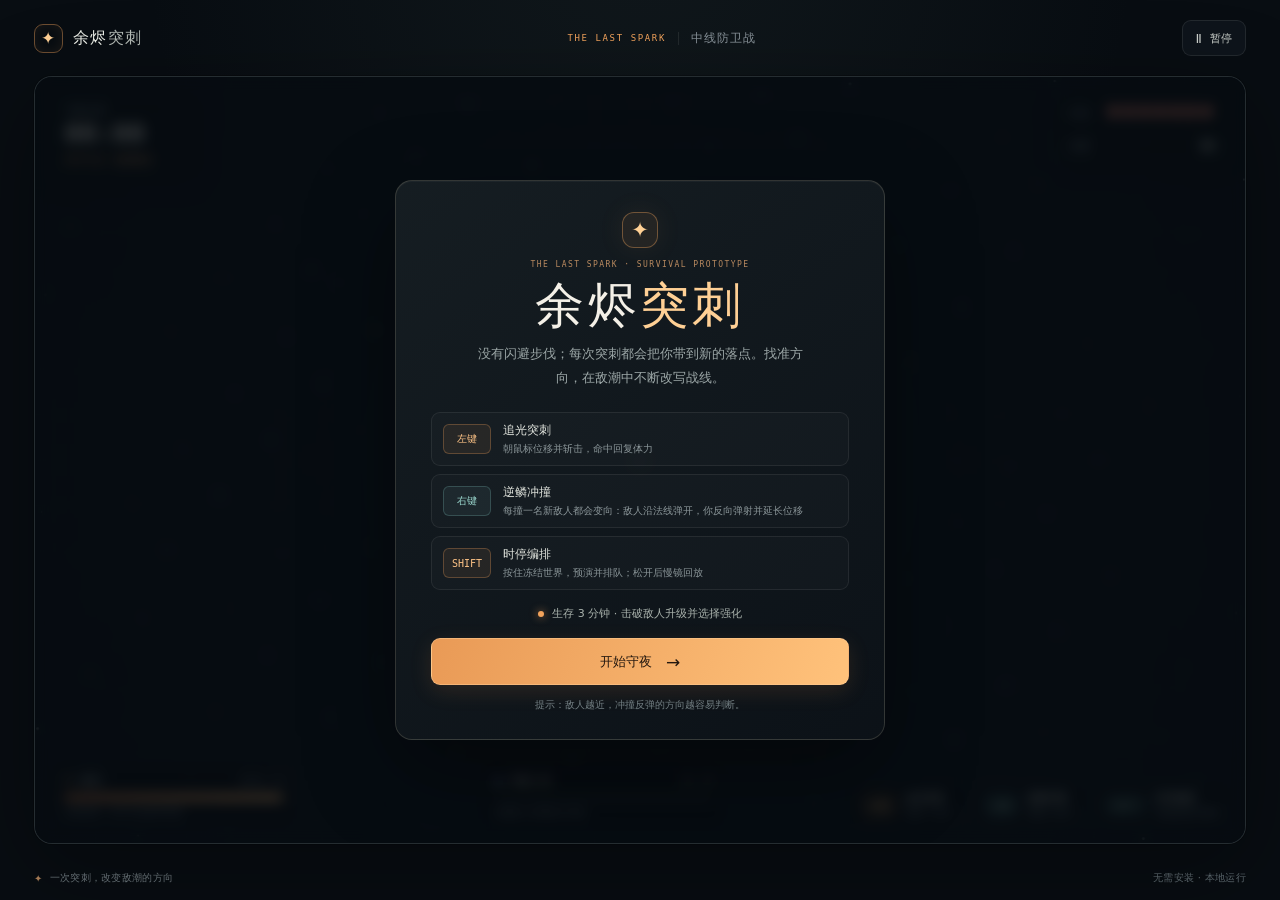
==== commit 926711da: "Add files via upload" ====
--- a/index.html
+++ b/index.html
@@ -1,828 +1,152 @@
-<!DOCTYPE html>
+<!doctype html>
 <html lang="zh-CN">
-<head>
-<meta charset="utf-8">
-<meta name="viewport" content="width=device-width, initial-scale=1.0, maximum-scale=1.0, user-scalable=no, viewport-fit=cover">
-<meta name="theme-color" content="#05060d">
-<title>泡沫 · Foam</title>
-<style>
-  * { margin:0; padding:0; box-sizing:border-box; }
-  html, body {
-    width:100%; height:100%;
-    background: radial-gradient(circle at 50% 40%, #0b1024 0%, #05060d 70%);
-    overflow: hidden;
-    touch-action: none;
-    -webkit-user-select: none; user-select: none;
-    -webkit-tap-highlight-color: transparent;
-    font-family: -apple-system, BlinkMacSystemFont, "PingFang SC", "Microsoft YaHei", sans-serif;
-  }
-  #stage { position: fixed; inset: 0; display: flex; align-items: center; justify-content: center; }
-  #scene {
-    display: block;
-    border-radius: 16px;
-    background: #06080f;
-    box-shadow:
-      0 0 0 1px rgba(120,190,255,.14),
-      0 0 60px rgba(60,140,255,.22),
-      0 0 150px rgba(120,80,255,.14),
-      0 30px 80px rgba(0,0,0,.6);
-    touch-action: none;
-    cursor: crosshair;
-  }
-  #hint {
-    position: fixed; left:50%; bottom: 5%;
-    transform: translateX(-50%);
-    color: rgba(175,218,255,.82);
-    font-size: 13px; line-height: 1.8;
-    letter-spacing: .14em;
-    text-align: center;
-    pointer-events: none;
-    transition: opacity 1.2s ease;
-    text-shadow: 0 0 20px rgba(90,180,255,.8);
-    white-space: nowrap;
-  }
-  #hint.hide { opacity: 0; }
-</style>
-</head>
-<body>
-<div id="stage"><canvas id="scene"></canvas></div>
-<div id="hint">摇晃手机 —— 泛起泡沫<br>按住屏幕 —— 冲击波推开泡沫 · 轻点戳破</div>
+  <head>
+    <meta charset="utf-8" />
+    <meta name="viewport" content="width=device-width, initial-scale=1" />
+    <meta name="theme-color" content="#0a0f17" />
+    <meta name="description" content="余烬突刺：守住中央，在无尽敌潮中掌握突刺与反冲。" />
+    <title>余烬突刺 · 中线防卫战</title>
+    <link rel="stylesheet" href="style.css" />
+  </head>
+  <body>
+    <div class="page-shell">
+      <header class="topbar">
+        <a class="wordmark" href="#" aria-label="余烬突刺首页">
+          <span class="wordmark-mark">✦</span>
+          <span>余烬<span class="wordmark-light">突刺</span></span>
+        </a>
+        <div class="topbar-center">
+          <span class="eyebrow">THE LAST SPARK</span>
+          <span class="topbar-divider"></span>
+          <span class="topbar-caption">中线防卫战</span>
+        </div>
+        <button id="pauseButton" class="pause-button" type="button" aria-label="暂停游戏">Ⅱ <span>暂停</span></button>
+      </header>
 
-<script>
-(function () {
-'use strict';
+      <main>
+        <section id="arena" class="arena" aria-label="游戏区域">
+          <canvas id="gameCanvas" aria-label="余烬突刺游戏画面"></canvas>
 
-/* ============================================================
-   基础设置  904 × 572
-   ============================================================ */
-const W = 904, H = 572;
-const canvas = document.getElementById('scene');
-const ctx = canvas.getContext('2d', { alpha: false });
-const DPR = Math.min(window.devicePixelRatio || 1, 2);
+          <div class="arena-hud" aria-live="polite">
+            <div class="hud-card hud-survival">
+              <span class="hud-kicker">守夜计时</span>
+              <strong id="timerText" class="timer-text">00:00</strong>
+              <span id="waveText" class="wave-label">第 1 波 · 敌潮逼近</span>
+            </div>
 
-canvas.width  = Math.round(W * DPR);
-canvas.height = Math.round(H * DPR);
-ctx.scale(DPR, DPR);
+            <div class="hud-card hud-vitals">
+              <div class="vitals-row">
+                <span class="hud-kicker">生命</span>
+                <span id="healthText" class="health-text" aria-label="生命值">♥♥♥♥♥♥♥</span>
+              </div>
+              <div class="vitals-row kills-row">
+                <span class="hud-kicker">击破</span>
+                <strong id="killText">0</strong>
+              </div>
+            </div>
+          </div>
 
-function fit() {
-  const s = Math.min(
-    (window.innerWidth  - 28) / W,
-    (window.innerHeight - 28) / H
-  );
-  const scale = Math.max(0.28, Math.min(s, 1.85));
-  canvas.style.width  = (W * scale) + 'px';
-  canvas.style.height = (H * scale) + 'px';
-}
-window.addEventListener('resize', fit);
-window.addEventListener('orientationchange', () => setTimeout(fit, 200));
-fit();
+          <div id="slowChip" class="slow-chip" aria-live="polite"><span></span><b id="slowLabel">时停中 · 周遭褪色</b></div>
+          <div id="predictionPanel" class="prediction-panel is-hidden" aria-live="polite">
+            <div class="prediction-heading"><span class="prediction-pulse"></span><strong id="predictionTitle">冲刺预演</strong></div>
+            <div id="predictionSummary" class="prediction-summary"></div>
+            <div id="predictionHint" class="prediction-hint"></div>
+          </div>
+          <div id="combatToast" class="combat-toast" aria-live="polite"></div>
+          <div id="comboCounter" class="combo-counter" aria-live="polite" aria-atomic="true" aria-hidden="true">
+            <strong id="comboValue">02</strong>
+            <span class="combo-copy"><b id="comboLabel">HIT COMBO</b><small>连续命中</small></span>
+          </div>
 
-const TAU   = Math.PI * 2;
-const clamp = (v, a, b) => v < a ? a : (v > b ? b : v);
-const rand  = (a, b) => a + Math.random() * (b - a);
+          <div class="arena-footer">
+            <div class="resource-panel">
+              <div class="resource-heading">
+                <span class="resource-name"><span class="spark-icon">✦</span> 体力</span>
+                <span id="staminaText" class="resource-value">4.0 / 4</span>
+              </div>
+              <div class="meter stamina-meter"><span id="staminaFill"></span></div>
+              <div class="resource-hint">自动回复 · 命中与击破可回劲</div>
+            </div>
 
-/* ============================================================
-   预渲染精灵
-   ============================================================ */
-const HUE_STEPS = 24;
-const SPRITES        = [];   // 光点（粒子/光晕）
-const BUBBLE_SPRITES = [];   // 气泡贴图
-const R_BUBBLE = 52;                       // 贴图内气泡半径
-const S_BUBBLE = 128;                      // 贴图边长
-const BUBBLE_K = S_BUBBLE / (R_BUBBLE * 2); // 绘制尺寸 = r * 2 * K
+            <div class="level-panel">
+              <div class="resource-heading">
+                <span class="resource-name"><span class="level-diamond">◆</span> 等级 <b id="levelText">01</b></span>
+                <span id="xpText" class="resource-value">0 / 8</span>
+              </div>
+              <div class="meter xp-meter"><span id="xpFill"></span></div>
+              <div class="resource-hint">击破敌人积累战斗经验</div>
+            </div>
 
-let WHITE_SPRITE = null;
+            <div class="action-hints" aria-label="战斗操作">
+              <div class="action-hint"><kbd>左键</kbd><span><b>追光突刺</b><small>消耗 1 体力</small></span></div>
+              <div class="action-hint"><kbd class="right-key">右键</kbd><span><b>逆鳞冲撞</b><small>消耗 2 体力</small></span></div>
+              <div class="action-hint shift-hint"><kbd>SHIFT</kbd><span><b>时停编排</b><small>排招后松开演绎</small></span></div>
+            </div>
+          </div>
 
-(function buildSprites() {
-  for (let i = 0; i < HUE_STEPS; i++) {
-    const hue = i * (360 / HUE_STEPS);
+          <div id="startOverlay" class="overlay">
+            <section class="intro-card" aria-labelledby="gameTitle">
+              <div class="intro-mark">✦</div>
+              <p class="eyebrow intro-eyebrow">THE LAST SPARK · SURVIVAL PROTOTYPE</p>
+              <h1 id="gameTitle">余烬<span>突刺</span></h1>
+              <p class="intro-copy">没有闪避步伐；每次突刺都会把你带到新的落点。找准方向，在敌潮中不断改写战线。</p>
 
-    /* ---- 光点 ---- */
-    {
-      const S = 64;
-      const c = document.createElement('canvas');
-      c.width = c.height = S;
-      const g = c.getContext('2d');
-      const grd = g.createRadialGradient(S/2, S/2, 0, S/2, S/2, S/2);
-      grd.addColorStop(0.00, `hsla(${hue},100%,95%,1)`);
-      grd.addColorStop(0.16, `hsla(${hue},100%,80%,0.72)`);
-      grd.addColorStop(0.44, `hsla(${hue},100%,64%,0.24)`);
-      grd.addColorStop(1.00, `hsla(${hue},100%,55%,0)`);
-      g.fillStyle = grd;
-      g.fillRect(0, 0, S, S);
-      SPRITES.push(c);
-    }
+              <div class="control-grid">
+                <div class="control-card">
+                  <kbd>左键</kbd>
+                  <div><strong>追光突刺</strong><small>朝鼠标位移并斩击，命中回复体力</small></div>
+                </div>
+                <div class="control-card">
+                  <kbd class="right-key">右键</kbd>
+                  <div><strong>逆鳞冲撞</strong><small>每撞一名新敌人都会变向：敌人沿法线弹开，你反向弹射并延长位移</small></div>
+                </div>
+                <div class="control-card">
+                  <kbd>SHIFT</kbd>
+                  <div><strong>时停编排</strong><small>按住冻结世界，预演并排队；松开后慢镜回放</small></div>
+                </div>
+              </div>
 
-    /* ---- 气泡 ---- */
-    {
-      const c = document.createElement('canvas');
-      c.width = c.height = S_BUBBLE;
-      const g = c.getContext('2d');
-      const cx = S_BUBBLE / 2, cy = S_BUBBLE / 2, R = R_BUBBLE;
+              <div class="intro-goal"><span class="goal-dot"></span> 生存 3 分钟 · 击破敌人升级并选择强化</div>
+              <button id="startButton" class="primary-button" type="button">开始守夜 <span>→</span></button>
+              <p class="intro-footnote">提示：敌人越近，冲撞反弹的方向越容易判断。</p>
+            </section>
+          </div>
 
-      // 外发光
-      const glow = g.createRadialGradient(cx, cy, R * 0.62, cx, cy, S_BUBBLE * 0.5);
-      glow.addColorStop(0, `hsla(${hue},100%,80%,0.26)`);
-      glow.addColorStop(1, `hsla(${hue},100%,70%,0)`);
-      g.fillStyle = glow;
-      g.fillRect(0, 0, S_BUBBLE, S_BUBBLE);
+          <div id="pauseOverlay" class="overlay is-hidden">
+            <section class="dialog-card">
+              <div class="dialog-icon">Ⅱ</div>
+              <p class="eyebrow">暂离战场</p>
+              <h2>守夜暂停</h2>
+              <p>敌潮已停下。准备好后继续守住中线。</p>
+              <button id="resumeButton" class="primary-button" type="button">继续战斗 <span>→</span></button>
+              <span class="dialog-shortcut">也可按 <kbd>ESC</kbd> 继续</span>
+            </section>
+          </div>
 
-      // 皂膜主体
-      const bg = g.createRadialGradient(cx - R*0.30, cy - R*0.34, R*0.02, cx, cy, R);
-      bg.addColorStop(0.00, `hsla(${hue + 20},100%,99%,0.22)`);
-      bg.addColorStop(0.18, `hsla(${hue + 10},100%,93%,0.07)`);
-      bg.addColorStop(0.58, `hsla(${hue},100%,72%,0.045)`);
-      bg.addColorStop(0.86, `hsla(${hue + 12},100%,90%,0.20)`);
-      bg.addColorStop(1.00, `hsla(${hue + 28},100%,98%,0.52)`);
-      g.fillStyle = bg;
-      g.beginPath(); g.arc(cx, cy, R, 0, TAU); g.fill();
+          <div id="upgradeOverlay" class="overlay is-hidden">
+            <section class="upgrade-dialog">
+              <p class="eyebrow">战斗间隙 · 强化已就绪</p>
+              <h2>选择一项余烬之力</h2>
+              <p class="upgrade-subtitle">敌潮会在你做出选择后继续逼近。</p>
+              <div id="upgradeChoices" class="upgrade-choices"></div>
+            </section>
+          </div>
 
-      // 高光
-      const hl = g.createRadialGradient(
-        cx - R*0.32, cy - R*0.40, 0,
-        cx - R*0.32, cy - R*0.40, R*0.48
-      );
-      hl.addColorStop(0.0, 'rgba(255,255,255,0.72)');
-      hl.addColorStop(0.5, 'rgba(255,255,255,0.16)');
-      hl.addColorStop(1.0, 'rgba(255,255,255,0)');
-      g.fillStyle = hl;
-      g.beginPath(); g.arc(cx - R*0.32, cy - R*0.40, R*0.48, 0, TAU); g.fill();
+          <div id="endOverlay" class="overlay is-hidden">
+            <section class="dialog-card end-card">
+              <div id="endIcon" class="dialog-icon">✦</div>
+              <p id="endEyebrow" class="eyebrow">守夜记录</p>
+              <h2 id="endTitle">中线仍在</h2>
+              <p id="endCopy">你的余烬没有熄灭。</p>
+              <div class="run-summary"><span>存活时间</span><strong id="finalTime">00:00</strong><span>击破敌人</span><strong id="finalKills">0</strong></div>
+              <button id="restartButton" class="primary-button" type="button">再守一夜 <span>↻</span></button>
+            </section>
+          </div>
+        </section>
+      </main>
 
-      // 底部反光弧
-      g.strokeStyle = `hsla(${hue + 45},100%,96%,0.38)`;
-      g.lineWidth = R * 0.09;
-      g.beginPath();
-      g.arc(cx, cy, R * 0.79, Math.PI * 0.12, Math.PI * 0.50);
-      g.stroke();
-
-      BUBBLE_SPRITES.push(c);
-    }
-  }
-
-  /* ---- 纯白发光（用于密集区域“发白”） ---- */
-  {
-    const S = 128;
-    const c = document.createElement('canvas');
-    c.width = c.height = S;
-    const g = c.getContext('2d');
-    const grd = g.createRadialGradient(S/2, S/2, 0, S/2, S/2, S/2);
-    grd.addColorStop(0.00, 'rgba(255,255,255,0.95)');
-    grd.addColorStop(0.30, 'rgba(255,255,255,0.42)');
-    grd.addColorStop(0.62, 'rgba(225,240,255,0.14)');
-    grd.addColorStop(1.00, 'rgba(200,225,255,0)');
-    g.fillStyle = grd;
-    g.fillRect(0, 0, S, S);
-    WHITE_SPRITE = c;
-  }
-})();
-
-function getSprite(hue) {
-  let i = (hue / 15) | 0;
-  i %= HUE_STEPS; if (i < 0) i += HUE_STEPS;
-  return SPRITES[i];
-}
-function drawSprite(hue, x, y, size, alpha) {
-  if (alpha <= 0.004 || size <= 0.4) return;
-  ctx.globalAlpha = alpha > 1 ? 1 : alpha;
-  ctx.drawImage(getSprite(hue), x - size * 0.5, y - size * 0.5, size, size);
-  ctx.globalAlpha = 1;
-}
-
-/* ============================================================
-   背景 & 氛围光斑
-   ============================================================ */
-const bgGrad = ctx.createLinearGradient(0, 0, W, H);
-bgGrad.addColorStop(0.00, '#070c1c');
-bgGrad.addColorStop(0.45, '#0a0a1e');
-bgGrad.addColorStop(1.00, '#0d0718');
-
-const vignette = ctx.createRadialGradient(W*0.5, H*0.5, H*0.34, W*0.5, H*0.5, H*1.06);
-vignette.addColorStop(0, 'rgba(0,0,0,0)');
-vignette.addColorStop(1, 'rgba(0,0,0,0.62)');
-
-const blobs = [];
-for (let i = 0; i < 6; i++) {
-  blobs.push({
-    x: rand(0, W), y: rand(0, H),
-    r: rand(150, 330),
-    hue: rand(180, 320),
-    vx: rand(-9, 9), vy: rand(-9, 9),
-    a: rand(0.028, 0.07),
-    ph: rand(0, TAU)
-  });
-}
-
-/* ============================================================
-   密度网格（大量泡沫 → 发白）
-   ============================================================ */
-const CELL = 56;
-const GW = Math.ceil(W / CELL) + 1;
-const GH = Math.ceil(H / CELL) + 1;
-const densGrid = new Float32Array(GW * GH);
-
-function updateDensity() {
-  densGrid.fill(0);
-  for (let i = 0; i < bubbles.length; i++) {
-    const b = bubbles[i];
-    if (b.dead) continue;
-    const cx = (b.x / CELL) | 0;
-    const cy = (b.y / CELL) | 0;
-    if (cx < 0 || cx >= GW || cy < 0 || cy >= GH) continue;
-    densGrid[cy * GW + cx] += 0.35 + b.r * 0.055;
-  }
-}
-
-function densityAt(x, y) {
-  const cx = clamp((x / CELL) | 0, 0, GW - 1);
-  const cy = clamp((y / CELL) | 0, 0, GH - 1);
-  let s = 0;
-  for (let dy = -1; dy <= 1; dy++) {
-    const ny = cy + dy;
-    if (ny < 0 || ny >= GH) continue;
-    for (let dx = -1; dx <= 1; dx++) {
-      const nx = cx + dx;
-      if (nx < 0 || nx >= GW) continue;
-      s += densGrid[ny * GW + nx];
-    }
-  }
-  return s;
-}
-
-/* ============================================================
-   实体容器
-   ============================================================ */
-const bubbles   = [];
-const particles = [];
-const waves     = [];
-
-let tilt       = { x: 0, y: 0 };
-let tiltTarget = { x: 0, y: 0 };
-let shakePool  = 0;          // 摇晃能量池
-let envTimer   = 0;
-let elapsed    = 0;
-
-/* ============================================================
-   泡沫
-   ============================================================ */
-class Bubble {
-  constructor(x, y, r) {
-    this.x = x;
-    this.y = y;
-    this.r = r * 0.22;                 // 初始小 → 逐渐膨胀
-    this.tr = r;                       // 目标半径
-    this.vx = rand(-60, 60);
-    this.vy = rand(-60, 60);
-    this.life = 0;
-
-    // 小泡泡寿命短，容易破
-    this.maxLife = clamp(1.6 + r * 0.68, 2.2, 17) * rand(0.72, 1.28);
-
-    this.hue = rand(178, 300);
-    this.phase = rand(0, TAU);
-    this.wobble = rand(0.6, 2.0);
-    this.dead = false;
-    this.dieNatural = false;
-  }
-
-  update(dt, gx, gy) {
-    this.life += dt;
-    if (this.life >= this.maxLife) {
-      this.dead = true;
-      this.dieNatural = true;
-      return;
-    }
-
-    // 膨胀
-    this.r += (this.tr - this.r) * Math.min(1, dt * 3.6);
-
-    // 浮力
-    this.vy -= 24 * dt;
-
-    // 陀螺仪重力
-    this.vx += gx * 300 * dt;
-    this.vy += gy * 300 * dt;
-
-    // 摇曳
-    this.x += Math.sin(this.life * 2.3 + this.phase) * this.wobble * 15 * dt;
-
-    // 阻尼
-    const damp = Math.exp(-1.05 * dt);
-    this.vx *= damp;
-    this.vy *= damp;
-
-    this.x += this.vx * dt;
-    this.y += this.vy * dt;
-
-    /* --- 边界：绝不逾越 --- */
-    const pad = this.r * 0.9;
-    if (this.x < pad)            { this.x = pad;            this.vx = Math.abs(this.vx) * 0.45; }
-    if (this.x > W - pad)        { this.x = W - pad;        this.vx = -Math.abs(this.vx) * 0.45; }
-    if (this.y < pad)            { this.y = pad;            this.vy = Math.abs(this.vy) * 0.45; }
-    if (this.y > H - pad)        { this.y = H - pad;        this.vy = -Math.abs(this.vy) * 0.45; }
-  }
-
-  get alpha() {
-    const t = this.life / this.maxLife;
-    const fadeIn = Math.min(1, this.life * 3.4);
-    let fadeOut = 1;
-    if (t > 0.60) {
-      const k = (t - 0.60) / 0.40;
-      fadeOut = Math.max(0, 1 - k);
-      fadeOut *= fadeOut;
-    }
-    return fadeIn * fadeOut;
-  }
-
-  get radius() {
-    const t = this.life / this.maxLife;
-    return t > 0.60 ? this.r * (1 - (t - 0.60) * 0.50) : this.r;
-  }
-}
-
-/* ============================================================
-   生成 / 破裂
-   ============================================================ */
-function spawnBubbles(n, ambient) {
-  for (let i = 0; i < n; i++) {
-    let x, y, r;
-    if (ambient) {
-      x = rand(W * 0.06, W * 0.94);
-      y = H - rand(12, 70);
-      r = rand(5, 15);
-    } else {
-      x = rand(W * 0.05, W * 0.95);
-      y = rand(H * 0.15, H * 0.95);
-      r = rand(4, 26);
-    }
-    bubbles.push(new Bubble(x, y, r));
-  }
-  if (bubbles.length > 240) bubbles.splice(0, bubbles.length - 240);
-}
-
-function burstBubble(b, scale) {
-  scale = scale || 1;
-
-  const n = clamp(Math.round((5 + b.r * 0.85) * scale), 3, 24);
-  for (let i = 0; i < n; i++) {
-    const a  = Math.random() * TAU;
-    const sp = rand(45, 50 + b.r * 7.5);
-    particles.push({
-      x: b.x + Math.cos(a) * b.r * 0.5,
-      y: b.y + Math.sin(a) * b.r * 0.5,
-      vx: Math.cos(a) * sp,
-      vy: Math.sin(a) * sp - 22,
-      r: rand(1.0, 1.0 + b.r * 0.16),
-      hue: b.hue + rand(-45, 45),
-      life: 0,
-      maxLife: rand(0.32, 0.9)
-    });
-  }
-
-  particles.push({
-    x: b.x, y: b.y, vx: 0, vy: 0,
-    r: b.r * 0.36, hue: b.hue,
-    life: 0, maxLife: 0.26
-  });
-
-  waves.push({
-    x: b.x, y: b.y,
-    r0: b.r * 0.5, r1: b.r * (3.0 + scale * 0.8),
-    life: 0, maxLife: 0.44 * (0.8 + scale * 0.4),
-    hue: b.hue, w: 2.2 * scale
-  });
-}
-
-/* 戳破手指附近的泡泡 */
-function popAt(x, y, radius) {
-  let hit = 0;
-  for (let i = bubbles.length - 1; i >= 0; i--) {
-    const b = bubbles[i];
-    if (b.dead) continue;
-    const d = Math.hypot(b.x - x, b.y - y);
-    if (d < radius + b.r * 0.35) {
-      burstBubble(b, 1);
-      bubbles.splice(i, 1);
-      hit++;
-    }
-  }
-  return hit;
-}
-
-/* 冲击波：推开周围泡泡 */
-function shockwave(x, y, radius, power) {
-  for (let i = 0; i < bubbles.length; i++) {
-    const b = bubbles[i];
-    if (b.dead) continue;
-    const dx = b.x - x, dy = b.y - y;
-    const d2 = dx*dx + dy*dy;
-    if (d2 > radius * radius) continue;
-    const d = Math.sqrt(d2);
-    if (d < 0.6) {
-      // 正中心：随机方向弹开
-      const a = Math.random() * TAU;
-      b.vx += Math.cos(a) * power;
-      b.vy += Math.sin(a) * power;
-      continue;
-    }
-    const f = 1 - d / radius;
-    const imp = power * f * f;
-    b.vx += (dx / d) * imp;
-    b.vy += (dy / d) * imp;
-  }
-}
-
-/* ============================================================
-   输入：指针
-   ============================================================ */
-const pointer = { x: -999, y: -999, down: false, inside: false };
-let lastPX = 0, lastPY = 0, lastPT = 0;
-
-const hintEl = document.getElementById('hint');
-let hintHidden = false;
-function hideHint() {
-  if (hintHidden) return;
-  hintHidden = true;
-  hintEl.classList.add('hide');
-  setTimeout(() => { if (hintEl.parentNode) hintEl.remove(); }, 1400);
-}
-
-function toLocal(cx, cy) {
-  const r = canvas.getBoundingClientRect();
-  return {
-    x: (cx - r.left) / r.width  * W,
-    y: (cy - r.top)  / r.height * H
-  };
-}
-
-canvas.addEventListener('pointerdown', (e) => {
-  e.preventDefault();
-  hideHint();
-  enableMotion();
-
-  try { canvas.setPointerCapture(e.pointerId); } catch (_) {}
-
-  const p = toLocal(e.clientX, e.clientY);
-  pointer.down = true;
-  pointer.inside = true;
-  pointer.x = p.x; pointer.y = p.y;
-  lastPX = p.x; lastPY = p.y; lastPT = performance.now();
-
-  // 1) 指尖正下方戳破
-  popAt(p.x, p.y, 34);
-
-  // 2) 冲击波推开周围
-  shockwave(p.x, p.y, 200, 760);
-  waves.push({
-    x: p.x, y: p.y,
-    r0: 6, r1: 230,
-    life: 0, maxLife: 0.55,
-    hue: 200, w: 3.0
-  });
-  waves.push({
-    x: p.x, y: p.y,
-    r0: 2, r1: 120,
-    life: 0, maxLife: 0.35,
-    hue: 210, w: 2.0
-  });
-
-}, { passive: false });
-
-canvas.addEventListener('pointermove', (e) => {
-  const p = toLocal(e.clientX, e.clientY);
-  pointer.x = p.x; pointer.y = p.y; pointer.inside = true;
-
-  if (pointer.down) {
-    const moved = Math.hypot(p.x - lastPX, p.y - lastPY);
-    if (moved > 2.5) popAt(p.x, p.y, 40);
-  }
-
-  lastPX = p.x; lastPY = p.y; lastPT = performance.now();
-}, { passive: true });
-
-canvas.addEventListener('pointerup',     () => { pointer.down = false; });
-canvas.addEventListener('pointercancel', () => { pointer.down = false; });
-canvas.addEventListener('pointerleave',  () => { pointer.inside = false; });
-
-/* ============================================================
-   输入：陀螺仪 / 运动（只负责摇晃，不理会手指滑动）
-   ============================================================ */
-let motionAttached = false;
-let lastG = null;
-let lastMotionT = 0;
-
-function attachMotion() {
-  if (motionAttached) return;
-  motionAttached = true;
-  window.addEventListener('devicemotion', onMotion, { passive: true });
-  window.addEventListener('deviceorientation', onOrient, { passive: true });
-}
-
-function onMotion(e) {
-  const now = performance.now();
-  const dt  = Math.max(0.008, (now - lastMotionT) / 1000);
-  lastMotionT = now;
-
-  let intensity = 0;
-
-  // 优先使用不含重力的线性加速度
-  const a = e.acceleration;
-  const useLinear = a && (a.x !== null || a.y !== null || a.z !== null) &&
-                    (Math.abs(a.x || 0) + Math.abs(a.y || 0) + Math.abs(a.z || 0)) > 0.001;
-
-  if (useLinear) {
-    intensity = Math.hypot(a.x || 0, a.y || 0, a.z || 0);
-  } else {
-    // 退化：用重力向量差分，抵消重力常量影响
-    const g = e.accelerationIncludingGravity;
-    if (!g || g.x === null) return;
-    if (lastG) {
-      const dx = g.x - lastG.x, dy = g.y - lastG.y, dz = g.z - lastG.z;
-      intensity = Math.hypot(dx, dy, dz) / dt * 0.32;
-    }
-    lastG = { x: g.x, y: g.y, z: g.z };
-  }
-
-  // 阈值 + 能量注入
-  const over = intensity - 3.0;
-  if (over > 0) {
-    shakePool = Math.min(34, shakePool + over * 0.10);
-  }
-}
-
-/* 倾斜（陀螺仪倾向） */
-let orientBase = null;
-
-function onOrient(e) {
-  if (e.gamma == null && e.beta == null) return;
-
-  const gamma = e.gamma || 0;   // 左右
-  const beta  = e.beta  || 0;   // 前后
-
-  if (!orientBase) orientBase = { gamma, beta };
-
-  // 极缓慢基线自适应，抵消长时间漂移
-  orientBase.gamma += (gamma - orientBase.gamma) * 0.0005;
-  orientBase.beta  += (beta  - orientBase.beta ) * 0.0005;
-
-  const dg = gamma - orientBase.gamma;
-  const db = beta  - orientBase.beta;
-
-  // 屏幕方向补偿
-  let ang = 0;
-  if (screen.orientation && typeof screen.orientation.angle === 'number') {
-    ang = screen.orientation.angle;
-  } else if (typeof window.orientation === 'number') {
-    ang = window.orientation;
-  }
-
-  let tx, ty;
-  if (ang === 90)                        { tx =  db; ty = -dg; }
-  else if (ang === -90 || ang === 270)   { tx = -db; ty =  dg; }
-  else if (ang === 180)                  { tx = -dg; ty = -db; }
-  else                                   { tx =  dg; ty =  db; }
-
-  tiltTarget.x = clamp(tx / 22, -1, 1);
-  tiltTarget.y = clamp(ty / 22, -1, 1);
-}
-
-function enableMotion() {
-  const needPerm =
-    (typeof DeviceMotionEvent !== 'undefined' &&
-     typeof DeviceMotionEvent.requestPermission === 'function') ||
-    (typeof DeviceOrientationEvent !== 'undefined' &&
-     typeof DeviceOrientationEvent.requestPermission === 'function');
-
-  if (!needPerm) { attachMotion(); return; }
-
-  const req = (Ctor) => (
-    Ctor && typeof Ctor.requestPermission === 'function'
-      ? Ctor.requestPermission().catch(() => {})
-      : Promise.resolve()
-  );
-
-  Promise.all([req(window.DeviceMotionEvent), req(window.DeviceOrientationEvent)])
-    .then(() => attachMotion())
-    .catch(() => {});
-}
-
-if (!(typeof DeviceMotionEvent !== 'undefined' &&
-      typeof DeviceMotionEvent.requestPermission === 'function')) {
-  attachMotion();
-}
-
-/* ============================================================
-   更新
-   ============================================================ */
-function update(dt) {
-  elapsed += dt;
-
-  /* --- 倾斜平滑 --- */
-  const k = Math.min(1, dt * 4.0);
-  tilt.x += (tiltTarget.x - tilt.x) * k;
-  tilt.y += (tiltTarget.y - tilt.y) * k;
-
-  /* --- 摇晃 → 泡沫 --- */
-  if (shakePool > 0.6) {
-    const n = Math.min(6, Math.floor(shakePool));
-    if (n > 0) {
-      spawnBubbles(n, false);
-      shakePool -= n;
-    }
-  }
-  shakePool *= Math.exp(-3.4 * dt);
-  if (shakePool < 0.01) shakePool = 0;
-
-  /* --- 环境自生 --- */
-  envTimer -= dt;
-  if (envTimer <= 0 && bubbles.length < 70) {
-    envTimer = rand(0.45, 1.5);
-    spawnBubbles(1, true);
-  }
-
-  /* --- 手指持续推力（按住时把泡泡推开） --- */
-  if (pointer.down && pointer.inside) {
-    const R = 130, R2 = R * R;
-    for (let i = 0; i < bubbles.length; i++) {
-      const b = bubbles[i];
-      if (b.dead) continue;
-      const dx = b.x - pointer.x, dy = b.y - pointer.y;
-      const d2 = dx*dx + dy*dy;
-      if (d2 < R2 && d2 > 1) {
-        const d = Math.sqrt(d2);
-        const f = 1 - d / R;
-        const push = 980 * f * f * dt;
-        b.vx += (dx / d) * push;
-        b.vy += (dy / d) * push;
-      }
-    }
-  }
-
-  /* --- 泡沫 --- */
-  for (let i = bubbles.length - 1; i >= 0; i--) {
-    const b = bubbles[i];
-    b.update(dt, tilt.x, tilt.y);
-    if (b.dead) {
-      if (b.dieNatural) burstBubble(b, 0.55);   // 自然破裂特效
-      bubbles.splice(i, 1);
-    }
-  }
-
-  /* --- 粒子 --- */
-  for (let i = particles.length - 1; i >= 0; i--) {
-    const p = particles[i];
-    p.life += dt;
-    if (p.life >= p.maxLife) { particles.splice(i, 1); continue; }
-    p.vy += 95 * dt;
-    const d = Math.exp(-1.6 * dt);
-    p.vx *= d; p.vy *= d;
-    p.x += p.vx * dt;
-    p.y += p.vy * dt;
-  }
-
-  /* --- 冲击波 --- */
-  for (let i = waves.length - 1; i >= 0; i--) {
-    const w = waves[i];
-    w.life += dt;
-    if (w.life >= w.maxLife) waves.splice(i, 1);
-  }
-
-  /* --- 氛围光斑 --- */
-  for (const b of blobs) {
-    b.x += b.vx * dt;
-    b.y += b.vy * dt;
-    if (b.x < -b.r) b.x = W + b.r;
-    if (b.x > W + b.r) b.x = -b.r;
-    if (b.y < -b.r) b.y = H + b.r;
-    if (b.y > H + b.r) b.y = -b.r;
-    b.r += Math.sin(elapsed * 0.4 + b.ph) * 8 * dt;
-  }
-
-  updateDensity();
-}
-
-/* ============================================================
-   绘制
-   ============================================================ */
-function drawBubble(b) {
-  const a = b.alpha;
-  if (a < 0.012) return;
-  const r = b.radius;
-  if (r < 0.6) return;
-
-  const size = r * 2 * BUBBLE_K;
-
-  // 色相索引
-  let idx = (b.hue / 15) | 0;
-  idx %= HUE_STEPS; if (idx < 0) idx += HUE_STEPS;
-
-  ctx.globalAlpha = a;
-  ctx.drawImage(BUBBLE_SPRITES[idx], b.x - size * 0.5, b.y - size * 0.5, size, size);
-  ctx.globalAlpha = 1;
-
-  // 密集区域叠加白色 → 大量气泡发白
-  const d = densityAt(b.x, b.y);
-  const w = Math.min(0.75, d * 0.05);
-  if (w > 0.02) {
-    const ws = size * (1.0 + w * 0.35);
-    ctx.globalAlpha = Math.min(1, a * w * 1.05);
-    ctx.drawImage(WHITE_SPRITE, b.x - ws * 0.5, b.y - ws * 0.5, ws, ws);
-    ctx.globalAlpha = 1;
-  }
-}
-
-function render() {
-  /* --- 背景 --- */
-  ctx.globalCompositeOperation = 'source-over';
-  ctx.globalAlpha = 1;
-  ctx.fillStyle = bgGrad;
-  ctx.fillRect(0, 0, W, H);
-
-  /* --- 氛围光斑 --- */
-  ctx.globalCompositeOperation = 'lighter';
-  for (const b of blobs) {
-    const g = ctx.createRadialGradient(b.x, b.y, 0, b.x, b.y, b.r);
-    g.addColorStop(0.0, `hsla(${b.hue},90%,62%,${b.a})`);
-    g.addColorStop(0.5, `hsla(${b.hue},90%,56%,${b.a * 0.34})`);
-    g.addColorStop(1.0, `hsla(${b.hue},90%,50%,0)`);
-    ctx.fillStyle = g;
-    ctx.fillRect(b.x - b.r, b.y - b.r, b.r * 2, b.r * 2);
-  }
-
-  /* --- 泡沫 --- */
-  for (let i = 0; i < bubbles.length; i++) drawBubble(bubbles[i]);
-
-  /* --- 粒子 --- */
-  for (const p of particles) {
-    const t = p.life / p.maxLife;
-    const a = (1 - t) * (1 - t);
-    if (a <= 0.01) continue;
-    const size = p.r * 7 * (0.65 + 0.35 * (1 - t));
-    drawSprite(p.hue, p.x, p.y, size, a * 0.85);
-  }
-
-  /* --- 冲击波 --- */
-  for (const w of waves) {
-    const t = w.life / w.maxLife;
-    const ease = 1 - Math.pow(1 - t, 3);
-    const r = w.r0 + (w.r1 - w.r0) * ease;
-    const a = (1 - t) * (1 - t);
-    ctx.strokeStyle = `hsla(${w.hue},100%,84%,${a * 0.65})`;
-    ctx.lineWidth = Math.max(0.5, w.w * (1 - t));
-    ctx.beginPath();
-    ctx.arc(w.x, w.y, r, 0, TAU);
-    ctx.stroke();
-  }
-
-  /* --- 指针光环 --- */
-  if (pointer.inside && pointer.x > -500) {
-    const px = pointer.x, py = pointer.y;
-    const rr = pointer.down ? 130 : 80;
-    const pulse = 1 + Math.sin(elapsed * 5) * 0.05;
-    const g = ctx.createRadialGradient(px, py, 0, px, py, rr * pulse);
-    g.addColorStop(0.0, `rgba(150,225,255,${pointer.down ? 0.18 : 0.07})`);
-    g.addColorStop(0.65, `rgba(130,200,255,${pointer.down ? 0.05 : 0.02})`);
-    g.addColorStop(1.0, 'rgba(120,190,255,0)');
-    ctx.fillStyle = g;
-    ctx.beginPath();
-    ctx.arc(px, py, rr * pulse, 0, TAU);
-    ctx.fill();
-
-    ctx.strokeStyle = `rgba(160,225,255,${pointer.down ? 0.30 : 0.13})`;
-    ctx.lineWidth = 1;
-    ctx.beginPath();
-    ctx.arc(px, py, rr * pulse, 0, TAU);
-    ctx.stroke();
-  }
-
-  /* --- 暗角 --- */
-  ctx.globalCompositeOperation = 'source-over';
-  ctx.globalAlpha = 1;
-  ctx.fillStyle = vignette;
-  ctx.fillRect(0, 0, W, H);
-}
-
-/* ============================================================
-   主循环
-   ============================================================ */
-let lastT = performance.now();
-
-function frame(now) {
-  requestAnimationFrame(frame);
-  let dt = (now - lastT) / 1000;
-  lastT = now;
-  if (dt > 0.05) dt = 0.05;
-  if (dt < 0) dt = 0;
-
-  update(dt);
-  render();
-}
-
-// 开场泡沫
-spawnBubbles(24, false);
-updateDensity();
-requestAnimationFrame(frame);
-
-})();
-</script>
-</body>
-</html>+      <footer class="page-footer"><span>✦</span> 一次突刺，改变敌潮的方向 <span class="footer-note">无需安装 · 本地运行</span></footer>
+    </div>
+    <script src="game.js"></script>
+  </body>
+</html>
--- a/style.css
+++ b/style.css
@@ -0,0 +1,220 @@
+:root {
+  color-scheme: dark;
+  --ink: #edf0e9;
+  --muted: #929b9f;
+  --dim: #657178;
+  --panel: rgba(15, 22, 29, 0.84);
+  --line: rgba(196, 206, 196, 0.11);
+  --ember: #f2a35c;
+  --ember-bright: #ffd095;
+  --mint: #82d6c0;
+  --field: #0a1016;
+  font-family: "Manrope", "Noto Sans SC", system-ui, sans-serif;
+  font-synthesis: none;
+  text-rendering: optimizeLegibility;
+  -webkit-font-smoothing: antialiased;
+}
+
+* { box-sizing: border-box; }
+
+html, body { min-width: 320px; min-height: 100%; margin: 0; }
+body {
+  min-height: 100vh;
+  color: var(--ink);
+  background:
+    radial-gradient(ellipse at 50% -32%, rgba(56, 73, 72, 0.22), transparent 57%),
+    #080d12;
+}
+
+button { font: inherit; }
+.page-shell { width: min(1420px, 100%); min-height: 100vh; margin: 0 auto; padding: 0 34px; display: flex; flex-direction: column; }
+.topbar { height: 76px; display: flex; align-items: center; justify-content: space-between; flex: 0 0 auto; }
+.wordmark { display: inline-flex; align-items: center; gap: 10px; color: var(--ink); text-decoration: none; font-size: 16px; font-weight: 800; letter-spacing: .04em; }
+.wordmark-mark { display: grid; width: 29px; height: 29px; place-items: center; border: 1px solid rgba(242, 163, 92, .43); border-radius: 9px; color: var(--ember-bright); font-size: 17px; box-shadow: inset 0 0 13px rgba(242, 163, 92, .08); }
+.wordmark-light { margin-left: 2px; color: #b5bcb7; font-weight: 500; }
+.topbar-center { display: flex; align-items: center; gap: 12px; color: #aab1ad; font-size: 12px; }
+.eyebrow { margin: 0; color: var(--ember); font-family: "DM Mono", monospace; font-size: 9px; letter-spacing: .18em; }
+.topbar-divider { width: 1px; height: 13px; background: var(--line); }
+.topbar-caption { color: #879198; letter-spacing: .08em; }
+.pause-button { display: inline-flex; align-items: center; gap: 8px; min-height: 36px; padding: 0 13px; border: 1px solid var(--line); border-radius: 9px; color: #cbd0cb; background: rgba(19, 26, 33, .65); font-size: 13px; cursor: pointer; transition: border-color .18s, background .18s; }
+.pause-button:hover { border-color: rgba(242, 163, 92, .45); background: rgba(28, 36, 41, .9); }
+.pause-button span { font-size: 11px; }
+
+main { flex: 1 0 auto; }
+.arena { position: relative; width: 100%; height: min(790px, calc(100svh - 132px)); min-height: 520px; overflow: hidden; border: 1px solid rgba(181, 198, 192, .16); border-radius: 18px; background: var(--field); isolation: isolate; box-shadow: 0 24px 90px rgba(0, 0, 0, .35), 0 0 0 1px rgba(0, 0, 0, .25); }
+#gameCanvas { position: absolute; inset: 0; display: block; width: 100%; height: 100%; touch-action: none; cursor: crosshair; }
+
+.arena-hud { position: absolute; z-index: 2; inset: 16px 16px auto; display: flex; justify-content: space-between; align-items: flex-start; pointer-events: none; }
+.hud-card { min-width: 150px; padding: 10px 13px; border: 1px solid rgba(191, 202, 194, .12); border-radius: 10px; background: rgba(9, 15, 20, .67); box-shadow: 0 8px 24px rgba(0, 0, 0, .13); backdrop-filter: blur(9px); }
+.hud-kicker { display: block; color: #89949a; font-size: 10px; letter-spacing: .08em; }
+.timer-text { display: block; margin-top: 2px; color: #f0eee6; font-family: "DM Mono", monospace; font-size: 25px; font-weight: 500; letter-spacing: .04em; line-height: 1.12; }
+.wave-label { display: block; margin-top: 5px; color: #c58c5e; font-size: 10px; }
+.hud-vitals { min-width: 174px; }
+.vitals-row { display: flex; align-items: center; justify-content: space-between; gap: 14px; }
+.health-text { color: #ee8775; font-size: 15px; letter-spacing: 2px; white-space: nowrap; text-shadow: 0 0 11px rgba(238, 135, 117, .2); }
+.health-text .empty-heart { color: #657078; text-shadow: none; }
+.kills-row { margin-top: 9px; padding-top: 7px; border-top: 1px solid rgba(191, 202, 194, .09); }
+.kills-row strong { color: #eceee8; font-family: "DM Mono", monospace; font-size: 12px; font-weight: 500; }
+.slow-chip { position: absolute; z-index: 2; top: 20px; left: 50%; display: flex; align-items: center; gap: 7px; padding: 8px 12px; transform: translate(-50%, -6px); border: 1px solid rgba(130, 214, 192, .25); border-radius: 99px; color: #a7e0d2; background: rgba(12, 31, 31, .78); font-size: 11px; opacity: 0; pointer-events: none; transition: opacity .16s, transform .16s; }
+.slow-chip.visible { transform: translate(-50%, 0); opacity: 1; }
+.slow-chip span { width: 6px; height: 6px; border-radius: 50%; background: #8be2cb; box-shadow: 0 0 9px #71d7be; }
+.slow-chip b { font-size: 10px; font-weight: 600; white-space: nowrap; }
+.prediction-panel { position: absolute; z-index: 3; top: 70px; left: 50%; width: min(390px, calc(100% - 28px)); padding: 9px 13px 8px; transform: translateX(-50%); border: 1px solid rgba(154, 219, 202, .2); border-radius: 10px; color: #d8e9df; background: rgba(9, 19, 22, .82); box-shadow: 0 10px 32px rgba(0, 0, 0, .2); backdrop-filter: blur(9px); pointer-events: none; animation: prediction-in .14s ease-out both; }
+.prediction-panel.is-hidden { display: none; }
+@keyframes prediction-in { from { opacity: 0; transform: translate(-50%, -4px); } to { opacity: 1; transform: translate(-50%, 0); } }
+.prediction-heading { display: flex; align-items: center; gap: 8px; color: #a5e3d1; font-size: 11px; letter-spacing: .035em; }
+.prediction-pulse { width: 6px; height: 6px; border-radius: 50%; background: #8ce0c9; box-shadow: 0 0 9px rgba(140, 224, 201, .8); }
+.prediction-summary { margin-top: 5px; color: #f1e3cd; font-size: 11px; font-weight: 600; font-variant-numeric: tabular-nums; }
+.prediction-hint { margin-top: 3px; color: #829396; font-size: 9px; }
+.forecast-value { color: #a5e3d1 !important; }
+.combat-toast { position: absolute; z-index: 2; top: 31%; left: 50%; min-height: 25px; transform: translate(-50%, 8px); color: #ffd39a; font-size: 12px; font-weight: 700; letter-spacing: .08em; text-shadow: 0 2px 12px rgba(0, 0, 0, .85); opacity: 0; pointer-events: none; transition: opacity .15s, transform .15s; white-space: nowrap; }
+.combat-toast.visible { transform: translate(-50%, 0); opacity: 1; }
+.combo-counter { position: absolute; z-index: 2; top: 43%; right: clamp(17px, 3.2%, 44px); display: flex; align-items: center; gap: 9px; opacity: 0; transform: translate(12px, -50%) scale(.84); transform-origin: right center; color: #ffd095; pointer-events: none; text-shadow: 0 3px 18px rgba(0, 0, 0, .88); transition: opacity .16s, transform .16s; }
+.combo-counter.visible { opacity: 1; transform: translate(0, -50%) scale(1); }
+.combo-counter strong { color: #ffe0a8; font: 800 clamp(40px, 5vw, 61px)/.85 "DM Mono", monospace; letter-spacing: -.08em; text-shadow: 0 0 24px rgba(255, 184, 110, .65), 0 3px 16px rgba(0, 0, 0, .9); }
+.combo-copy { display: grid; gap: 4px; }
+.combo-copy b { color: #ffd095; font-family: "DM Mono", monospace; font-size: 11px; letter-spacing: .08em; white-space: nowrap; }
+.combo-copy small { color: rgba(255, 230, 192, .7); font-size: 10px; letter-spacing: .12em; }
+.combo-counter.forecast strong, .combo-counter.forecast .combo-copy b { color: #a5e3d1; text-shadow: 0 0 20px rgba(130, 214, 192, .5), 0 3px 16px rgba(0, 0, 0, .9); }
+.combo-pop { animation: combo-pop .2s cubic-bezier(.2, .8, .2, 1) both; }
+@keyframes combo-pop { 0% { transform: translate(0, -50%) scale(.72); } 64% { transform: translate(0, -50%) scale(1.12); } 100% { transform: translate(0, -50%) scale(1); } }
+
+.arena-footer { position: absolute; z-index: 2; inset: auto 16px 15px; display: grid; grid-template-columns: minmax(150px, 1fr) minmax(150px, .85fr) auto; align-items: end; gap: 24px; pointer-events: none; }
+.resource-panel, .level-panel { max-width: 245px; padding: 10px 12px 8px; border: 1px solid rgba(191, 202, 194, .11); border-radius: 10px; background: rgba(9, 15, 20, .73); backdrop-filter: blur(8px); }
+.resource-heading { display: flex; justify-content: space-between; align-items: center; gap: 10px; margin-bottom: 7px; }
+.resource-name { color: #d2d9d3; font-size: 11px; font-weight: 600; }
+.resource-name b { margin-left: 3px; color: #f2eee2; font-family: "DM Mono", monospace; font-weight: 500; }
+.spark-icon { margin-right: 4px; color: var(--ember-bright); }
+.level-diamond { margin-right: 4px; color: #9bb8f5; font-size: 10px; }
+.resource-value { color: #9da7a8; font-family: "DM Mono", monospace; font-size: 10px; }
+.meter { height: 5px; overflow: hidden; border-radius: 10px; background: rgba(226, 235, 223, .1); }
+.meter span { display: block; width: 100%; height: 100%; border-radius: inherit; transform-origin: left center; transition: width .12s linear; }
+.stamina-meter span { background: linear-gradient(90deg, #c97845, #ffc27a); box-shadow: 0 0 11px rgba(255, 183, 112, .35); }
+.xp-meter span { background: linear-gradient(90deg, #678fce, #a9c8ff); box-shadow: 0 0 11px rgba(130, 169, 232, .3); }
+.resource-hint { margin-top: 6px; color: #748087; font-size: 9px; letter-spacing: .02em; }
+.action-hints { display: flex; align-items: stretch; justify-content: flex-end; gap: 8px; }
+.action-hint { display: flex; align-items: center; gap: 8px; min-height: 45px; padding: 7px 10px; border: 1px solid rgba(191, 202, 194, .11); border-radius: 9px; background: rgba(9, 15, 20, .73); backdrop-filter: blur(8px); }
+kbd { display: inline-grid; min-width: 32px; height: 27px; padding: 0 7px; place-items: center; border: 1px solid rgba(242, 163, 92, .28); border-radius: 6px; color: #ffc487; background: rgba(242, 163, 92, .08); font-family: "DM Mono", monospace; font-size: 10px; font-weight: 500; white-space: nowrap; }
+kbd.right-key { border-color: rgba(123, 191, 189, .25); color: #9cdad0; background: rgba(123, 191, 189, .08); }
+.action-hint b { display: block; color: #d8ded8; font-size: 10px; font-weight: 600; white-space: nowrap; }
+.action-hint small { display: block; margin-top: 2px; color: #7d898d; font-size: 9px; white-space: nowrap; }
+.shift-hint { padding-inline: 9px; }
+.shift-hint kbd { min-width: 45px; height: 25px; border-color: rgba(130, 214, 192, .2); color: #a5d8cd; background: rgba(130, 214, 192, .06); font-size: 9px; }
+
+.overlay { position: absolute; z-index: 5; inset: 0; display: grid; place-items: center; padding: 24px; background: rgba(5, 10, 14, .66); backdrop-filter: blur(7px); animation: overlay-in .24s ease-out both; }
+.overlay.is-hidden { display: none; }
+@keyframes overlay-in { from { opacity: 0; } to { opacity: 1; } }
+.intro-card, .dialog-card, .upgrade-dialog { width: min(100%, 490px); padding: 31px 35px 27px; border: 1px solid rgba(206, 198, 167, .19); border-radius: 17px; background: linear-gradient(145deg, rgba(22, 30, 35, .97), rgba(12, 18, 24, .98)); box-shadow: 0 30px 90px rgba(0, 0, 0, .42), inset 0 1px 0 rgba(255, 255, 255, .035); text-align: center; }
+.intro-mark { display: grid; width: 36px; height: 36px; margin: 0 auto 12px; place-items: center; border: 1px solid rgba(243, 165, 93, .37); border-radius: 12px; color: var(--ember-bright); background: rgba(243, 165, 93, .08); font-size: 21px; box-shadow: 0 0 28px rgba(243, 165, 93, .08); }
+.intro-eyebrow { color: #b8895f; font-size: 8px; }
+.intro-card h1 { margin: 9px 0 8px; color: #f4f0e7; font-size: clamp(38px, 6vw, 49px); font-weight: 800; letter-spacing: .07em; line-height: 1.15; }
+.intro-card h1 span { color: var(--ember-bright); }
+.intro-copy { max-width: 340px; margin: 0 auto; color: #9ca7a7; font-size: 13px; line-height: 1.8; }
+.control-grid { display: grid; gap: 8px; margin: 23px 0 16px; text-align: left; }
+.control-card { display: flex; align-items: center; gap: 12px; min-height: 54px; padding: 8px 11px; border: 1px solid rgba(195, 204, 196, .095); border-radius: 9px; background: rgba(255, 255, 255, .018); }
+.control-card kbd { min-width: 48px; height: 30px; font-size: 10px; }
+.control-card strong { display: block; color: #e4e7e0; font-size: 12px; font-weight: 700; }
+.control-card small { display: block; margin-top: 3px; color: #8b9699; font-size: 10px; line-height: 1.4; }
+.intro-goal { display: flex; justify-content: center; align-items: center; gap: 8px; margin: 13px 0 17px; color: #aab3ad; font-size: 11px; }
+.goal-dot { width: 6px; height: 6px; border-radius: 50%; background: var(--ember); box-shadow: 0 0 8px rgba(242, 163, 92, .7); }
+.primary-button { display: inline-flex; width: 100%; min-height: 47px; align-items: center; justify-content: center; gap: 14px; border: 1px solid rgba(255, 204, 148, .51); border-radius: 9px; color: #24180f; background: linear-gradient(110deg, #e99a56, #ffc27b); box-shadow: 0 6px 22px rgba(230, 143, 74, .14); font-size: 13px; font-weight: 800; cursor: pointer; transition: filter .18s, transform .18s, box-shadow .18s; }
+.primary-button:hover { transform: translateY(-1px); filter: brightness(1.07); box-shadow: 0 9px 28px rgba(230, 143, 74, .22); }
+.primary-button:active { transform: translateY(0); }
+.primary-button span { font-size: 17px; font-weight: 500; }
+.intro-footnote { margin: 13px 0 0; color: #737f83; font-size: 10px; }
+
+.dialog-card { width: min(100%, 360px); padding: 30px 30px 27px; }
+.dialog-icon { display: grid; width: 42px; height: 42px; margin: 0 auto 13px; place-items: center; border: 1px solid rgba(242, 163, 92, .25); border-radius: 13px; color: var(--ember-bright); background: rgba(242, 163, 92, .075); font-size: 18px; }
+.dialog-card h2, .upgrade-dialog h2 { margin: 8px 0 7px; color: #f1efe6; font-size: 25px; letter-spacing: .04em; }
+.dialog-card > p:not(.eyebrow), .upgrade-subtitle { margin: 0 auto 21px; color: #9ba6a5; font-size: 12px; line-height: 1.7; }
+.dialog-shortcut { display: block; margin-top: 13px; color: #7d898c; font-size: 10px; }
+.dialog-shortcut kbd { display: inline-grid; min-width: 34px; height: 21px; margin-left: 3px; font-size: 9px; }
+.run-summary { display: grid; grid-template-columns: 1fr auto; gap: 7px 20px; margin: 16px 0 20px; padding: 12px 14px; border: 1px solid rgba(195, 204, 196, .1); border-radius: 9px; text-align: left; }
+.run-summary span { color: #95a0a0; font-size: 11px; }
+.run-summary strong { color: #f0d0a8; font-family: "DM Mono", monospace; font-size: 11px; font-weight: 500; }
+.upgrade-dialog { width: min(100%, 710px); padding: 30px; }
+.upgrade-dialog h2 { font-size: 23px; }
+.upgrade-subtitle { margin-bottom: 18px; }
+.upgrade-choices { display: grid; grid-template-columns: repeat(3, 1fr); gap: 11px; }
+.upgrade-choice { min-height: 160px; padding: 17px 14px 14px; border: 1px solid rgba(190, 204, 196, .14); border-radius: 11px; color: var(--ink); background: rgba(255, 255, 255, .025); text-align: left; cursor: pointer; transition: transform .18s, border-color .18s, background .18s; }
+.upgrade-choice:hover { transform: translateY(-3px); border-color: rgba(242, 163, 92, .5); background: rgba(242, 163, 92, .055); }
+.upgrade-choice .upgrade-icon { display: grid; width: 34px; height: 34px; margin-bottom: 13px; place-items: center; border: 1px solid rgba(242, 163, 92, .23); border-radius: 10px; color: #ffc27b; background: rgba(242, 163, 92, .08); font-size: 16px; }
+.upgrade-choice strong { display: block; color: #e8e9e2; font-size: 12px; }
+.upgrade-choice small { display: block; margin-top: 7px; color: #8e9a9c; font-size: 10px; line-height: 1.65; }
+.upgrade-choice .choose-label { display: block; margin-top: 13px; color: #d49b66; font-family: "DM Mono", monospace; font-size: 9px; letter-spacing: .1em; }
+
+.page-footer { min-height: 44px; display: flex; flex: 0 0 auto; align-items: center; gap: 7px; color: #707b80; font-size: 10px; letter-spacing: .03em; }
+.page-footer > span:first-child { color: #b1835b; }
+.footer-note { margin-left: auto; color: #626e74; }
+
+@media (max-width: 900px) {
+  .page-shell { padding-inline: 18px; }
+  .arena-footer { grid-template-columns: 1fr 1fr; gap: 8px 12px; }
+  .action-hints { grid-column: 1 / -1; justify-content: center; }
+  .resource-panel, .level-panel { max-width: none; }
+  .resource-hint { font-size: 9px; }
+}
+
+@media (max-width: 600px) {
+  .page-shell { padding: 0; }
+  .topbar { height: 58px; padding: 0 14px; }
+  .wordmark { gap: 7px; font-size: 14px; }
+  .wordmark-mark { width: 26px; height: 26px; border-radius: 8px; }
+  .topbar-center { gap: 7px; }
+  .topbar-center .eyebrow { font-size: 7px; letter-spacing: .11em; }
+  .topbar-caption { font-size: 10px; }
+  .pause-button { min-height: 33px; padding: 0 9px; }
+  .pause-button span { display: none; }
+  .arena { height: calc(100svh - 91px); min-height: 475px; border-right: 0; border-left: 0; border-radius: 0; }
+  .arena-hud { inset: 10px 10px auto; }
+  .hud-card { min-width: 118px; padding: 8px 10px; }
+  .hud-vitals { min-width: 145px; }
+  .timer-text { font-size: 21px; }
+  .health-text { font-size: 13px; letter-spacing: 1px; }
+  .slow-chip { top: 91px; }
+  .combat-toast { top: 29%; }
+  .combo-counter { top: 42%; right: 13px; gap: 7px; }
+  .combo-counter strong { font-size: 43px; }
+  .combo-copy b { font-size: 9px; }
+  .combo-copy small { font-size: 9px; }
+  .arena-footer { inset: auto 9px 9px; gap: 6px; }
+  .resource-panel, .level-panel { padding: 8px 9px 7px; }
+  .resource-heading { margin-bottom: 6px; }
+  .resource-name { font-size: 10px; }
+  .resource-value { font-size: 9px; }
+  .resource-hint { margin-top: 5px; font-size: 8px; }
+  .action-hints { gap: 5px; }
+  .action-hint { min-height: 40px; gap: 5px; padding: 5px 7px; }
+  .action-hint b { font-size: 9px; }
+  .action-hint small { font-size: 8px; }
+  .action-hint kbd { min-width: 28px; height: 24px; padding-inline: 5px; font-size: 9px; }
+  .shift-hint kbd { min-width: 39px; font-size: 8px; }
+  .page-footer { min-height: 33px; padding: 0 12px; font-size: 9px; }
+  .intro-card { padding: 25px 19px 20px; }
+  .intro-copy { font-size: 12px; }
+  .control-grid { gap: 6px; margin: 17px 0 12px; }
+  .control-card { min-height: 49px; padding: 7px 8px; gap: 9px; }
+  .control-card kbd { min-width: 43px; height: 28px; }
+  .control-card strong { font-size: 11px; }
+  .control-card small { font-size: 9px; }
+  .intro-goal { font-size: 10px; }
+  .upgrade-dialog { padding: 24px 15px 18px; }
+  .upgrade-dialog h2 { font-size: 18px; }
+  .upgrade-choices { gap: 6px; }
+  .upgrade-choice { min-height: 147px; padding: 11px 9px; }
+  .upgrade-choice .upgrade-icon { width: 29px; height: 29px; margin-bottom: 9px; }
+  .upgrade-choice strong { font-size: 10px; }
+  .upgrade-choice small { font-size: 9px; }
+  .upgrade-choice .choose-label { font-size: 8px; }
+}
+
+@media (max-height: 650px) and (min-width: 601px) {
+  .topbar { height: 60px; }
+  .arena { height: calc(100svh - 105px); min-height: 430px; }
+  .intro-card { padding-top: 20px; padding-bottom: 17px; }
+  .intro-mark { width: 31px; height: 31px; margin-bottom: 8px; }
+  .intro-card h1 { margin-block: 6px; }
+  .control-grid { gap: 5px; margin: 12px 0 9px; }
+  .control-card { min-height: 47px; }
+  .intro-goal { margin-block: 8px 11px; }
+}
